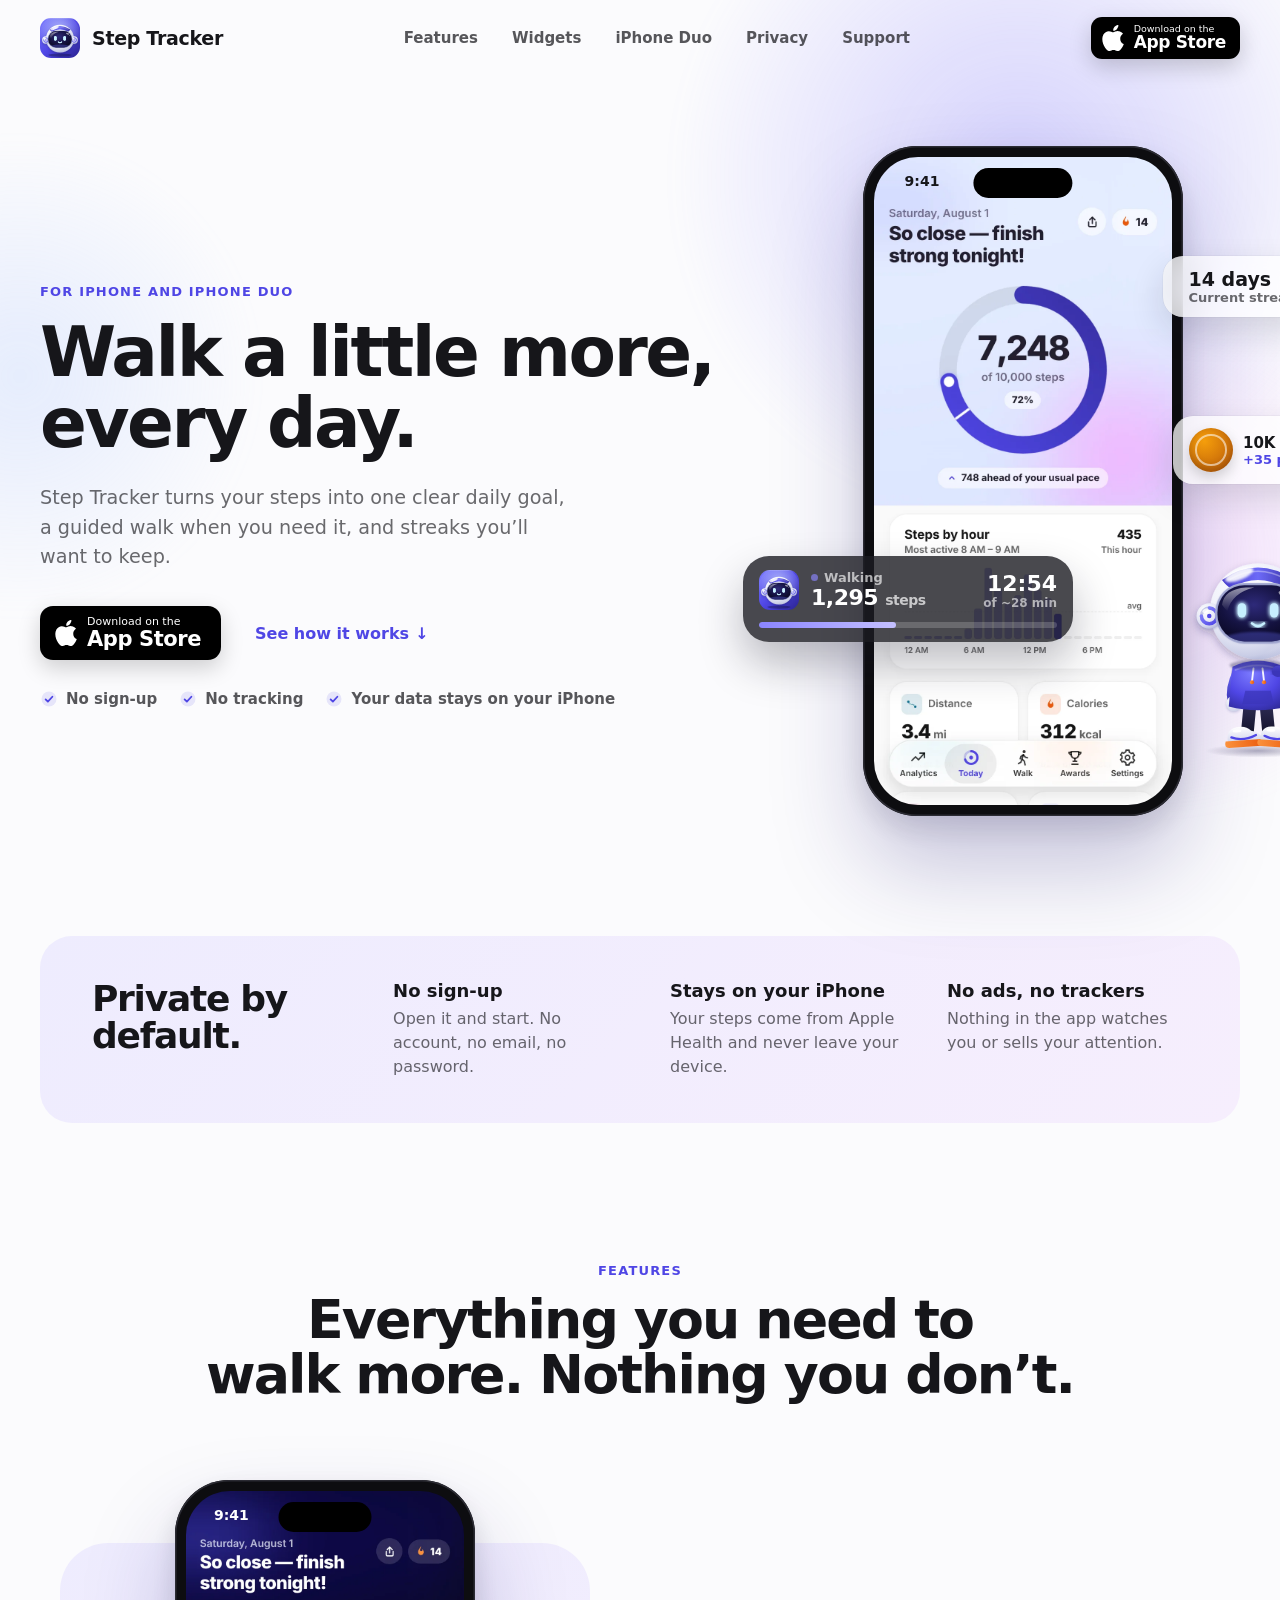
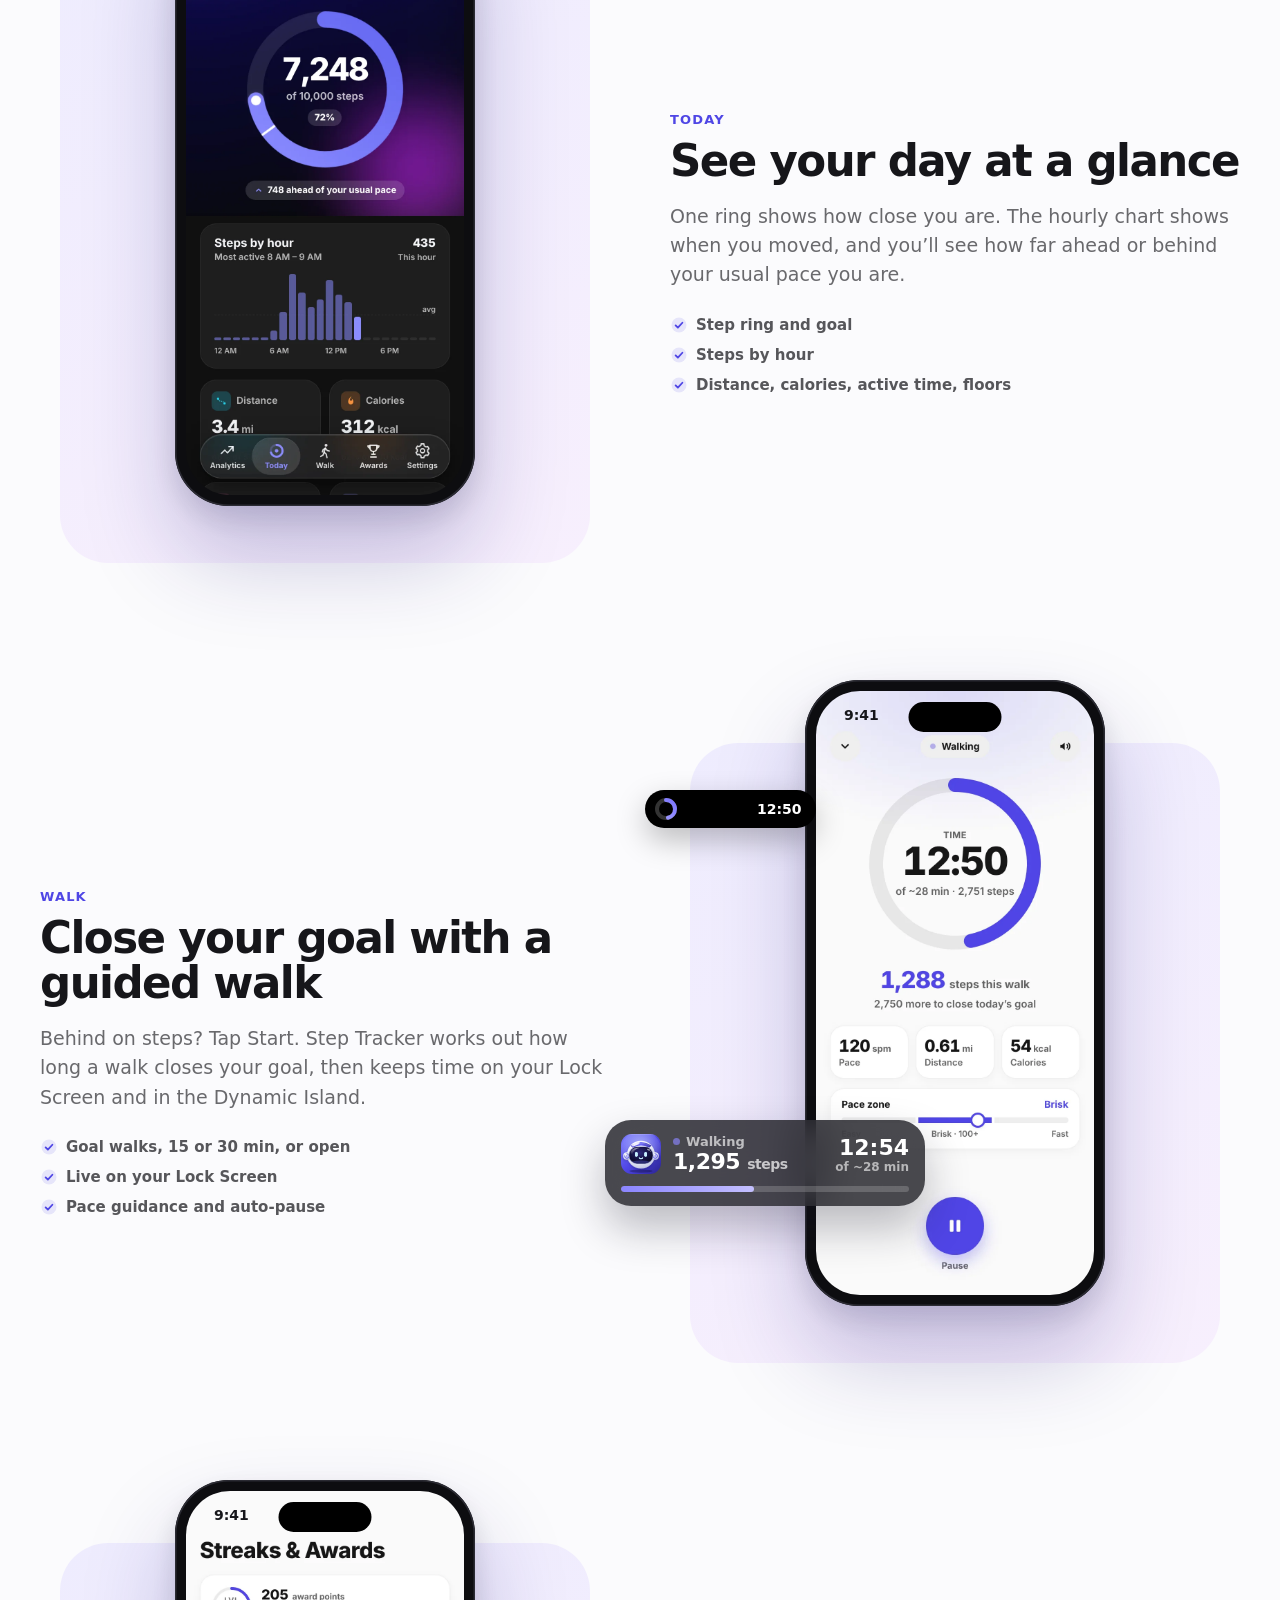
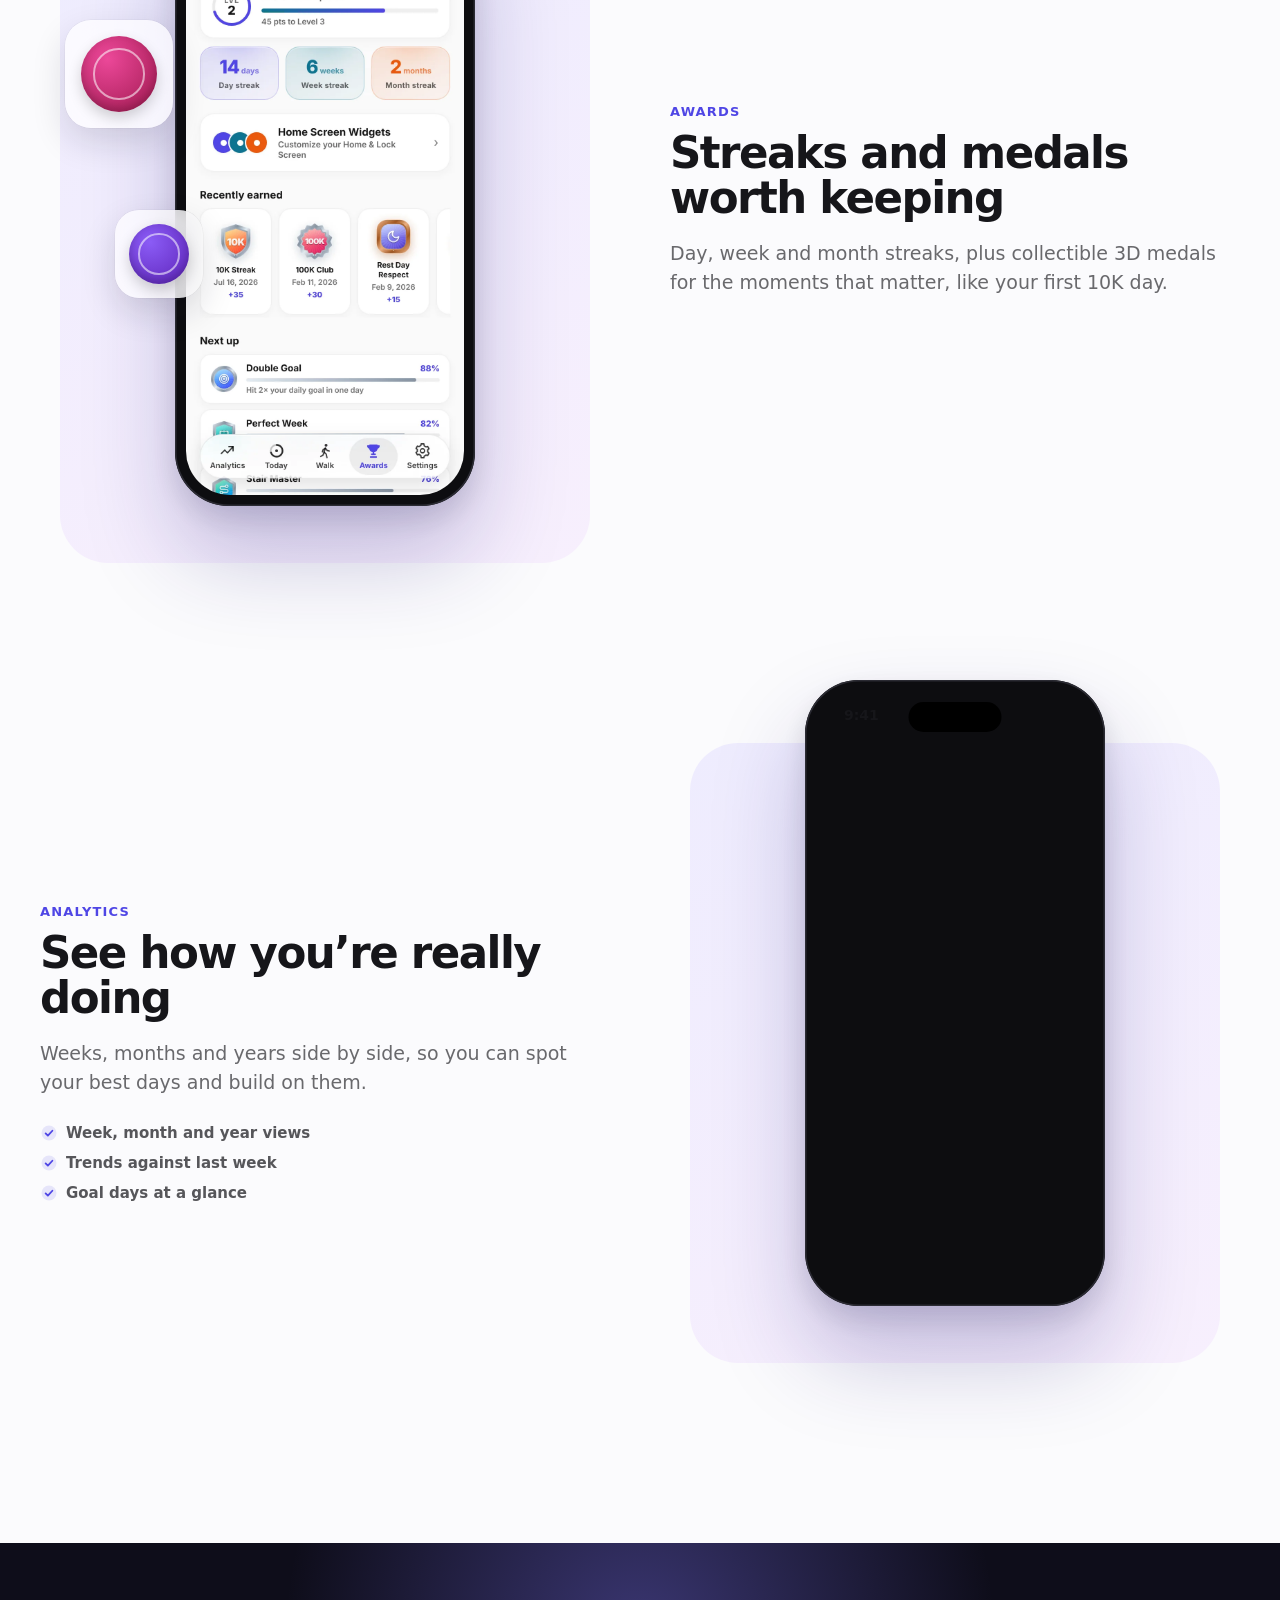
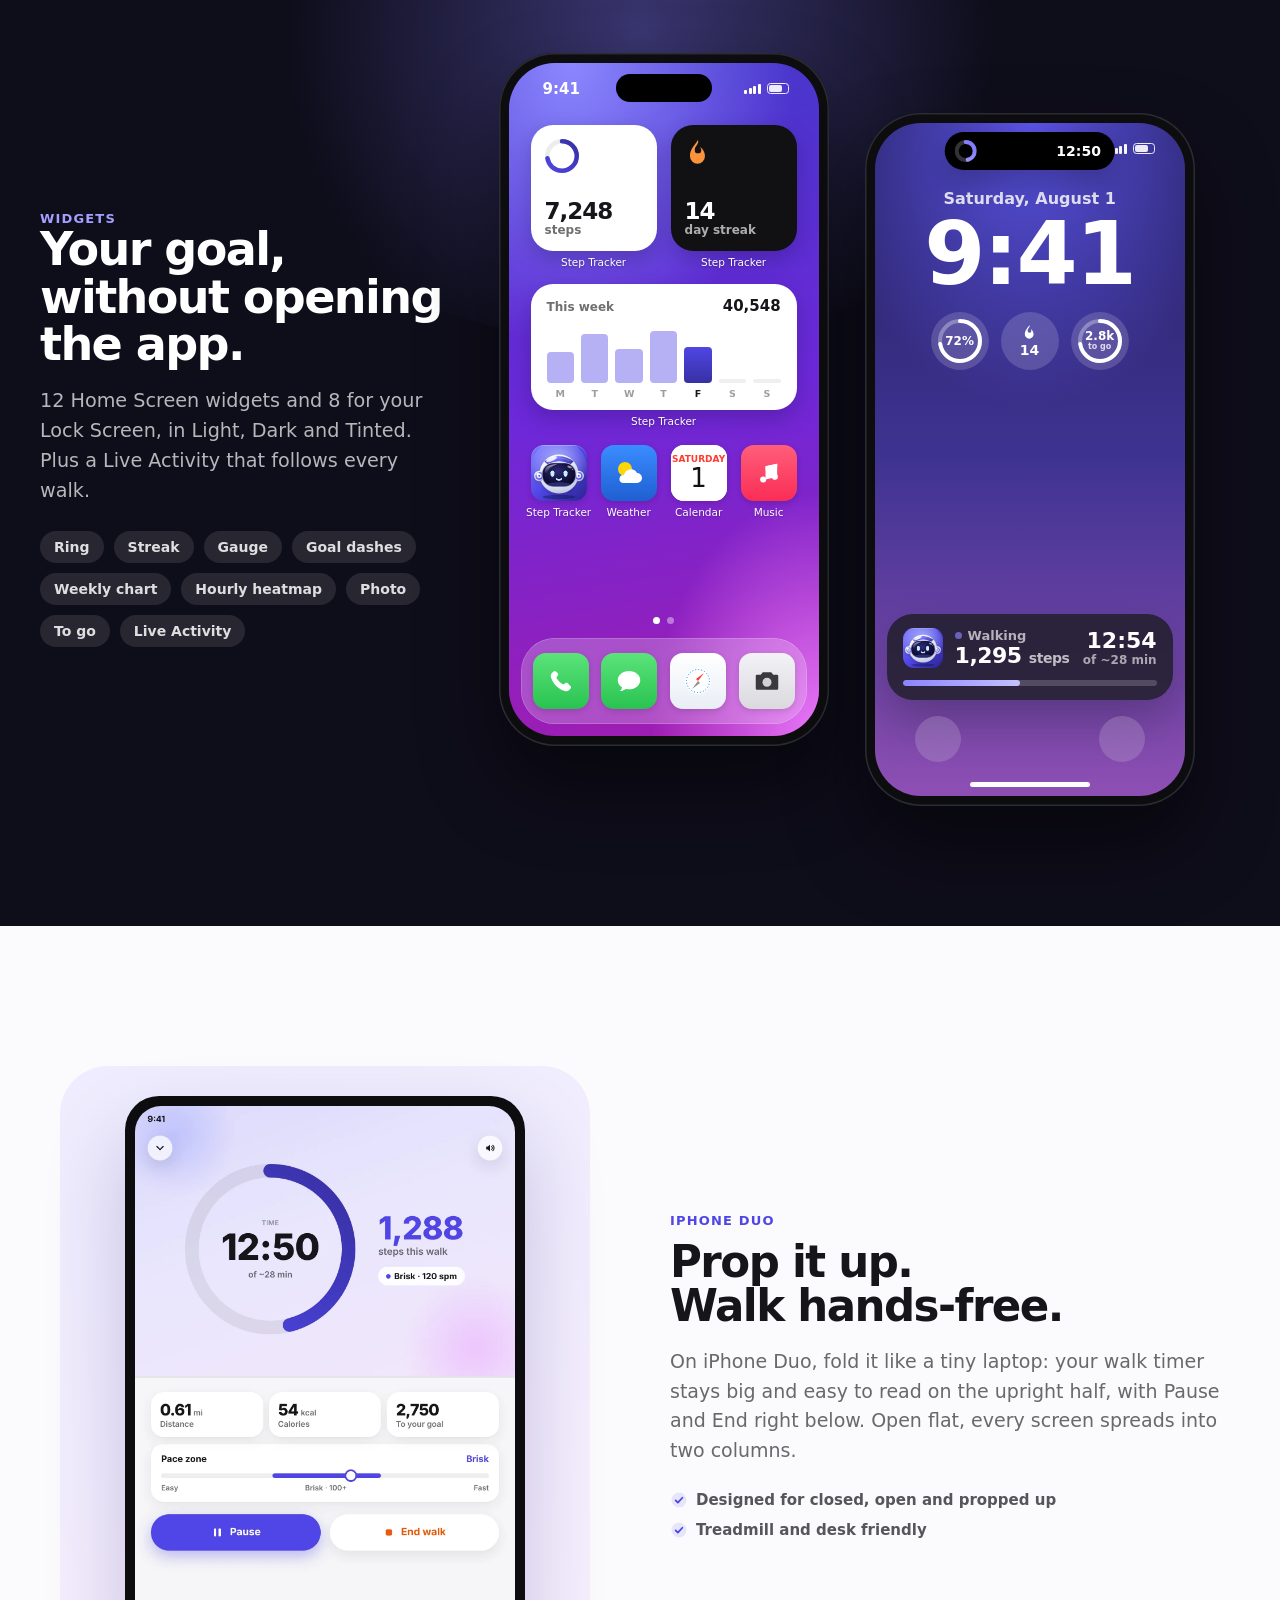
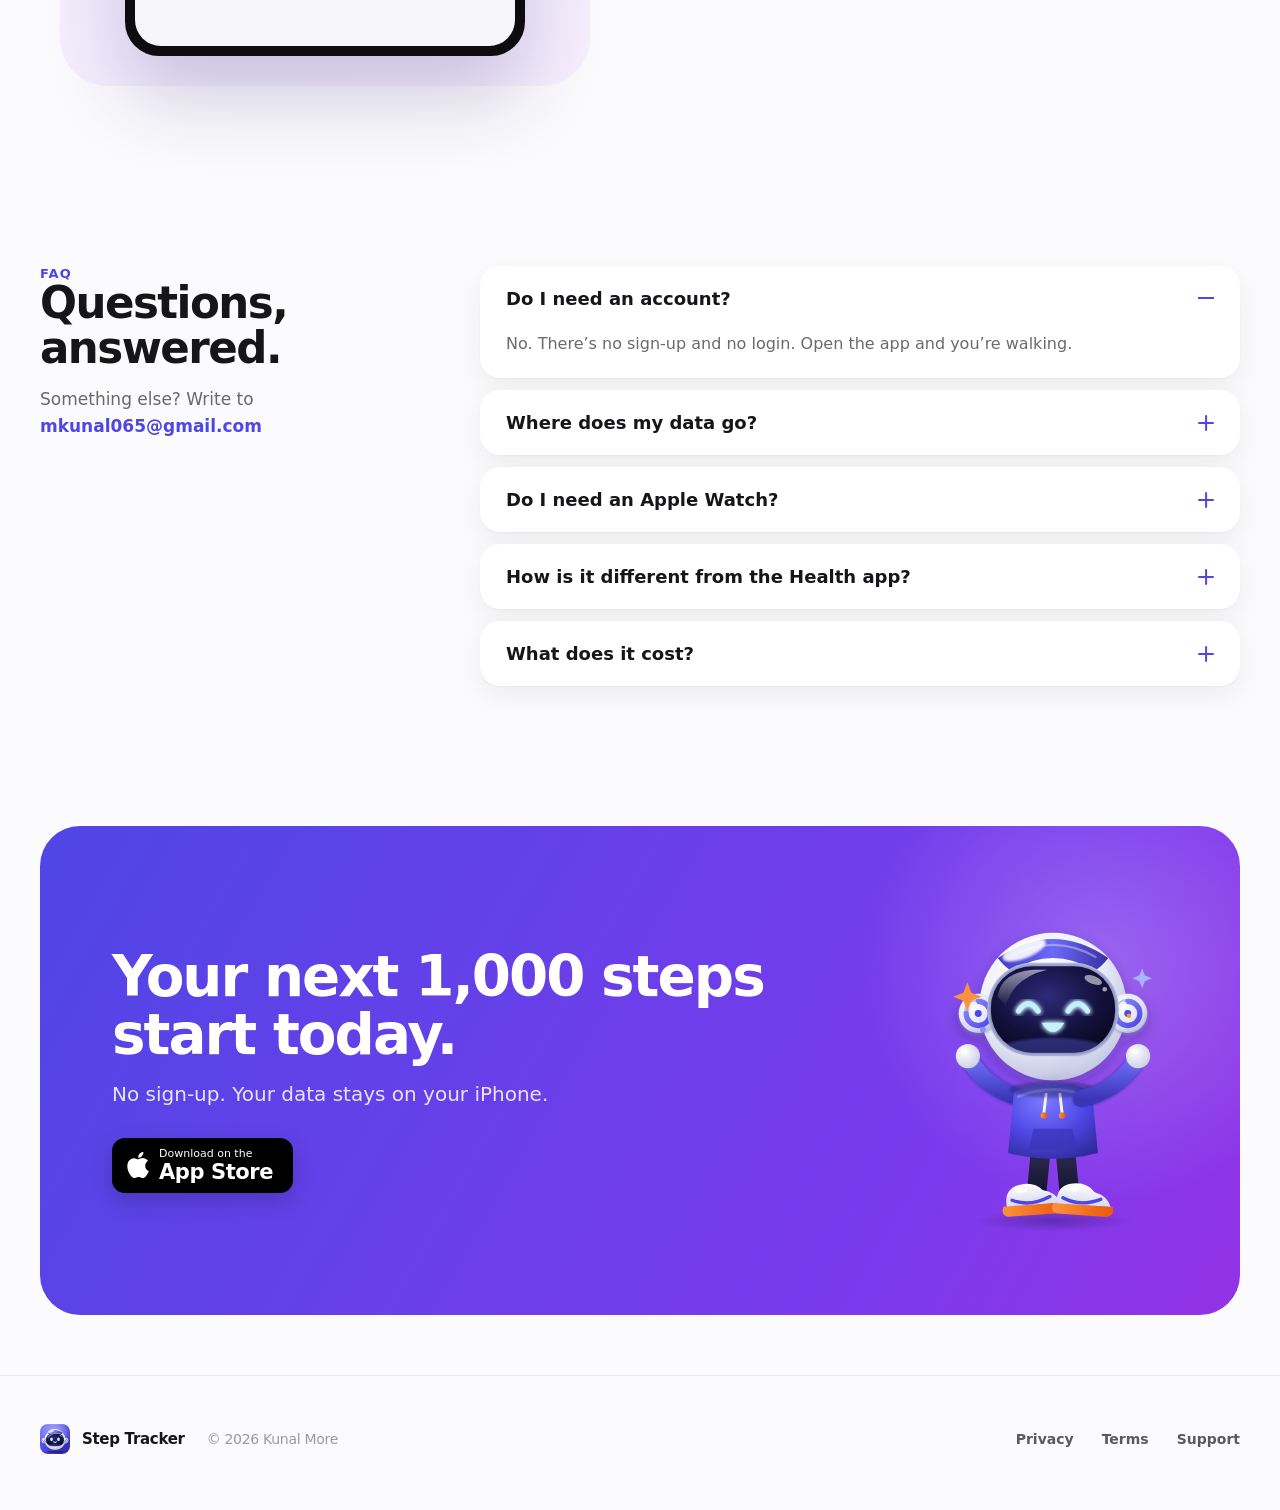
==== index.html @ eb3c6885 "Initial commit" ====
<!doctype html>
<html lang="en">
<head>
<meta charset="utf-8">
<meta name="viewport" content="width=device-width, initial-scale=1, viewport-fit=cover">
<title>Step Tracker — Walk a little more, every day</title>
<meta name="description" content="A simple step counter for iPhone: one daily goal, guided walks with Live Activities, streaks, medals and widgets. No sign-up. Your data stays on your iPhone.">
<meta name="theme-color" content="#FBFBFD">
<link rel="icon" href="assets/icon.svg" type="image/svg+xml">
<link rel="apple-touch-icon" href="assets/apple-touch-icon.png">
<link rel="canonical" href="https://steptracker.example/">
<meta property="og:type" content="website">
<meta property="og:title" content="Step Tracker — Walk a little more, every day">
<meta property="og:description" content="A simple step counter for iPhone: one daily goal, guided walks with Live Activities, streaks, medals and widgets. No sign-up. Your data stays on your iPhone.">
<meta property="og:image" content="https://steptracker.example/assets/og.png">
<meta property="og:url" content="https://steptracker.example/">
<meta name="twitter:card" content="summary_large_image">
<!-- Smart App Banner: uncomment and add your App Store ID once the app is live.
<meta name="apple-itunes-app" content="app-id=0000000000">
-->
<link rel="stylesheet" href="styles.css">
</head>
<body>
<header class="nav"><div class="wrap nav-in"><a class="brand" href="index.html"><img src="assets/icon.svg" alt="">Step Tracker</a><nav class="links" aria-label="Main"><a href="index.html#features">Features</a><a href="index.html#widgets">Widgets</a><a href="index.html#duo">iPhone Duo</a><a href="privacy.html">Privacy</a><a href="support.html">Support</a></nav><a class="badge small" href="#download" aria-label="Download on the App Store"><svg width="22" height="26" viewBox="0 0 17 20" fill="#fff"><path d="M14.1 10.6c0-2.6 2.1-3.8 2.2-3.9-1.2-1.8-3.1-2-3.7-2-1.6-.2-3.1.9-3.9.9-.8 0-2-.9-3.4-.9-1.7 0-3.3 1-4.2 2.6-1.8 3.1-.5 7.7 1.3 10.2.9 1.2 1.9 2.6 3.2 2.6 1.3-.1 1.8-.8 3.3-.8 1.6 0 2 .8 3.4.8 1.4 0 2.3-1.3 3.1-2.5 1-1.4 1.4-2.8 1.4-2.9-.1 0-2.7-1-2.7-4.1zM11.6 3c.7-.9 1.2-2 1-3.1-1 0-2.2.7-2.9 1.5-.6.7-1.2 1.9-1 3 1.1.1 2.2-.6 2.9-1.4z"/></svg><span><small>Download on the</small><b>App Store</b></span></a><button class="menu-btn" aria-label="Menu" aria-expanded="false"><span></span><span></span></button></div></header>
<main>
<section class="hero"><div class="blobs" aria-hidden="true"><div class="blob b1"></div><div class="blob b2"></div><div class="blob b3"></div></div>
<div class="wrap hero-grid">
  <div>
    <div class="eyebrow load-in" style="--d:.05s">For iPhone and iPhone Duo</div>
    <h1 class="display h1" data-split>Walk a little more,<br>every day.</h1>
    <p class="lead load-in" style="--d:.7s">Step Tracker turns your steps into one clear daily goal, a guided walk when you need it, and streaks you’ll want to keep.</p>
    <div class="cta load-in" style="--d:.85s"><a class="badge " href="#download" aria-label="Download on the App Store"><svg width="22" height="26" viewBox="0 0 17 20" fill="#fff"><path d="M14.1 10.6c0-2.6 2.1-3.8 2.2-3.9-1.2-1.8-3.1-2-3.7-2-1.6-.2-3.1.9-3.9.9-.8 0-2-.9-3.4-.9-1.7 0-3.3 1-4.2 2.6-1.8 3.1-.5 7.7 1.3 10.2.9 1.2 1.9 2.6 3.2 2.6 1.3-.1 1.8-.8 3.3-.8 1.6 0 2 .8 3.4.8 1.4 0 2.3-1.3 3.1-2.5 1-1.4 1.4-2.8 1.4-2.9-.1 0-2.7-1-2.7-4.1zM11.6 3c.7-.9 1.2-2 1-3.1-1 0-2.2.7-2.9 1.5-.6.7-1.2 1.9-1 3 1.1.1 2.2-.6 2.9-1.4z"/></svg><span><small>Download on the</small><b>App Store</b></span></a><a class="ghost" href="#features">See how it works <i>↓</i></a></div>
    <div class="checks load-in" style="--d:1s"><span class="check"><svg width="18" height="18" viewBox="0 0 24 24" fill="none" aria-hidden="true"><circle cx="12" cy="12" r="10" fill="rgba(79,70,229,.12)"/><path d="M7.5 12.5l3 3 6-6.5" stroke="#4F46E5" stroke-width="2.4" stroke-linecap="round" stroke-linejoin="round"/></svg>No sign-up</span><span class="check"><svg width="18" height="18" viewBox="0 0 24 24" fill="none" aria-hidden="true"><circle cx="12" cy="12" r="10" fill="rgba(79,70,229,.12)"/><path d="M7.5 12.5l3 3 6-6.5" stroke="#4F46E5" stroke-width="2.4" stroke-linecap="round" stroke-linejoin="round"/></svg>No tracking</span><span class="check"><svg width="18" height="18" viewBox="0 0 24 24" fill="none" aria-hidden="true"><circle cx="12" cy="12" r="10" fill="rgba(79,70,229,.12)"/><path d="M7.5 12.5l3 3 6-6.5" stroke="#4F46E5" stroke-width="2.4" stroke-linecap="round" stroke-linejoin="round"/></svg>Your data stays on your iPhone</span></div>
  </div>
  <div class="stage" aria-hidden="true">
    <div class="tilt"><div class="hero-phone"><div class="phone"><div class="island"></div><div class="time">9:41</div><img src="assets/today.webp" width="402" height="874" alt="Step Tracker Today screen" loading="lazy" decoding="async"></div></div></div>
    <div class="floaty f-streak" style="--d:1.2s;left:calc(50% + 140px);top:110px"><div class="glass chip-row"><svg width="22" height="26" viewBox="0 0 24 28" fill="#EA580C"><path d="M12 1c1.2 4.2-3 5.4-3 9.4a3 3 0 006 0c0-1.1-.7-2-1-3 2.8 2.1 4.5 5 4.5 8.6a7 7 0 11-14 0C4.5 9.4 8.6 6.3 12 1z"/></svg><div><strong><span data-count="14">14</span> days</strong><span>Current streak</span></div></div></div>
    <div class="floaty f-medal" style="--d:1.4s;left:calc(50% + 150px);top:270px"><div class="glass chip-row"><div class="medal shine" style="width:44px;height:44px;--c1:#F59E0B;--c2:#B45309"></div><div><strong style="font-size:15px">10K Streak</strong><span style="color:#4F46E5;font-weight:700">+35 points</span></div></div></div>
    <div class="floaty f-la" style="--d:1.6s;left:calc(50% - 280px);top:410px"><div class="la" data-la><div class="la-top"><div class="la-icon"><img src="assets/icon.svg" alt=""></div><div><div class="la-label"><span class="pulse-dot"></span>Walking</div><div class="la-steps"><span data-la-steps>1,288</span> <small>steps</small></div></div><div class="la-time"><span data-la-time>12:50</span><small>of ~28 min</small></div></div><div class="la-track"><div class="la-bar" data-la-bar></div></div></div></div>
    <div class="floaty f-pace" style="--d:1.8s;left:calc(50% + 160px);top:400px"><img src="assets/pace-hello.svg" width="150" height="214" alt=""></div>
  </div>
</div>
</section>

<div class="wrap"><div class="band reveal">
  <h2 class="display">Private by default.</h2>
  <div><h3>No sign-up</h3><p>Open it and start. No account, no email, no password.</p></div>
  <div><h3>Stays on your iPhone</h3><p>Your steps come from Apple Health and never leave your device.</p></div>
  <div><h3>No ads, no trackers</h3><p>Nothing in the app watches you or sells your attention.</p></div>
</div></div>

<section id="features" class="wrap">
  <div class="section-head center reveal"><div class="eyebrow">Features</div>
  <h2 class="display h2">Everything you need to<br>walk more. <span class="gradient-text">Nothing you don’t.</span></h2></div>
  <div class="feature">
    <div class="visual"><div class="parallax" data-parallax="60"><div class="phone dark"><div class="island"></div><div class="time">9:41</div><img src="assets/today-dark.webp" width="402" height="874" alt="See your day at a glance" loading="lazy" decoding="async"></div></div></div>
    <div class="reveal"><div class="eyebrow">Today</div><h3 class="display h3">See your day at a glance</h3><p class="lead">One ring shows how close you are. The hourly chart shows when you moved, and you’ll see how far ahead or behind your usual pace you are.</p>
      <div class="checks stagger"><span class="check"><svg width="18" height="18" viewBox="0 0 24 24" fill="none" aria-hidden="true"><circle cx="12" cy="12" r="10" fill="rgba(79,70,229,.12)"/><path d="M7.5 12.5l3 3 6-6.5" stroke="#4F46E5" stroke-width="2.4" stroke-linecap="round" stroke-linejoin="round"/></svg>Step ring and goal</span><span class="check"><svg width="18" height="18" viewBox="0 0 24 24" fill="none" aria-hidden="true"><circle cx="12" cy="12" r="10" fill="rgba(79,70,229,.12)"/><path d="M7.5 12.5l3 3 6-6.5" stroke="#4F46E5" stroke-width="2.4" stroke-linecap="round" stroke-linejoin="round"/></svg>Steps by hour</span><span class="check"><svg width="18" height="18" viewBox="0 0 24 24" fill="none" aria-hidden="true"><circle cx="12" cy="12" r="10" fill="rgba(79,70,229,.12)"/><path d="M7.5 12.5l3 3 6-6.5" stroke="#4F46E5" stroke-width="2.4" stroke-linecap="round" stroke-linejoin="round"/></svg>Distance, calories, active time, floors</span></div></div>
  </div>
  <div class="feature flip">
    <div class="visual"><div class="parallax" data-parallax="60"><div class="phone"><div class="island"></div><div class="time">9:41</div><img src="assets/walk.webp" width="402" height="874" alt="Close your goal with a guided walk" loading="lazy" decoding="async"></div><div class="floaty" style="--d:.3s;left:-160px;top:110px"><div style="display:inline-flex;align-items:center;gap:10px;background:#000;color:#fff;border-radius:22px;padding:8px 14px 8px 10px;box-shadow:0 12px 30px rgba(0,0,0,.25)"><div style="width:22px;height:22px"><div style="position:relative;width:22px;height:22px;flex-shrink:0"><svg width="22" height="22" viewBox="0 0 22 22" style="position:absolute;inset:0;transform:rotate(-90deg)"><defs><linearGradient id="rg22" x1="0" y1="0" x2="1" y2="1"><stop offset="0" stop-color="#A5A0FF"/><stop offset="1" stop-color="#7C75FF"/></linearGradient></defs><circle cx="11.0" cy="11.0" r="9.0" fill="none" stroke="rgba(255,255,255,.2)" stroke-width="4"/><circle cx="11.0" cy="11.0" r="9.0" fill="none" stroke="url(#rg22)" stroke-width="4" stroke-linecap="round" stroke-dasharray="56.5" stroke-dashoffset="30.5"/></svg><div style="position:absolute;inset:0;display:flex;flex-direction:column;align-items:center;justify-content:center;text-align:center"></div></div></div><div style="width:60px"></div><div style="font-size:14px;font-weight:700;font-variant-numeric:tabular-nums">12:50</div></div></div><div class="floaty" style="--d:.5s;left:-200px;top:440px"><div class="la" data-la style="width:320px"><div class="la-top"><div class="la-icon"><img src="assets/icon.svg" alt=""></div><div><div class="la-label"><span class="pulse-dot"></span>Walking</div><div class="la-steps"><span data-la-steps>1,288</span> <small>steps</small></div></div><div class="la-time"><span data-la-time>12:50</span><small>of ~28 min</small></div></div><div class="la-track"><div class="la-bar" data-la-bar></div></div></div></div></div></div>
    <div class="reveal"><div class="eyebrow">Walk</div><h3 class="display h3">Close your goal with a guided walk</h3><p class="lead">Behind on steps? Tap Start. Step Tracker works out how long a walk closes your goal, then keeps time on your Lock Screen and in the Dynamic Island.</p>
      <div class="checks stagger"><span class="check"><svg width="18" height="18" viewBox="0 0 24 24" fill="none" aria-hidden="true"><circle cx="12" cy="12" r="10" fill="rgba(79,70,229,.12)"/><path d="M7.5 12.5l3 3 6-6.5" stroke="#4F46E5" stroke-width="2.4" stroke-linecap="round" stroke-linejoin="round"/></svg>Goal walks, 15 or 30 min, or open</span><span class="check"><svg width="18" height="18" viewBox="0 0 24 24" fill="none" aria-hidden="true"><circle cx="12" cy="12" r="10" fill="rgba(79,70,229,.12)"/><path d="M7.5 12.5l3 3 6-6.5" stroke="#4F46E5" stroke-width="2.4" stroke-linecap="round" stroke-linejoin="round"/></svg>Live on your Lock Screen</span><span class="check"><svg width="18" height="18" viewBox="0 0 24 24" fill="none" aria-hidden="true"><circle cx="12" cy="12" r="10" fill="rgba(79,70,229,.12)"/><path d="M7.5 12.5l3 3 6-6.5" stroke="#4F46E5" stroke-width="2.4" stroke-linecap="round" stroke-linejoin="round"/></svg>Pace guidance and auto-pause</span></div></div>
  </div>
  <div class="feature">
    <div class="visual"><div class="parallax" data-parallax="60"><div class="phone"><div class="island"></div><div class="time">9:41</div><img src="assets/awards.webp" width="402" height="874" alt="Streaks and medals worth keeping" loading="lazy" decoding="async"></div><div class="floaty" style="--d:.3s;left:-110px;top:140px"><div class="glass" style="padding:16px;border-radius:26px"><div class="medal shine" style="width:76px;height:76px;--c1:#EC4899;--c2:#9D174D"></div></div></div><div class="floaty" style="--d:.5s;left:-60px;top:330px"><div class="glass" style="padding:14px;border-radius:24px"><div class="medal shine" style="width:60px;height:60px;--c1:#8B5CF6;--c2:#5B21B6"></div></div></div></div></div>
    <div class="reveal"><div class="eyebrow">Awards</div><h3 class="display h3">Streaks and medals worth keeping</h3><p class="lead">Day, week and month streaks, plus collectible 3D medals for the moments that matter, like your first 10K day.</p>
      <div class="checks stagger"><span class="check"><svg width="18" height="18" viewBox="0 0 24 24" fill="none" aria-hidden="true"><circle cx="12" cy="12" r="10" fill="rgba(79,70,229,.12)"/><path d="M7.5 12.5l3 3 6-6.5" stroke="#4F46E5" stroke-width="2.4" stroke-linecap="round" stroke-linejoin="round"/></svg>Day, week and month streaks</span><span class="check"><svg width="18" height="18" viewBox="0 0 24 24" fill="none" aria-hidden="true"><circle cx="12" cy="12" r="10" fill="rgba(79,70,229,.12)"/><path d="M7.5 12.5l3 3 6-6.5" stroke="#4F46E5" stroke-width="2.4" stroke-linecap="round" stroke-linejoin="round"/></svg>Collectible 3D medals</span><span class="check"><svg width="18" height="18" viewBox="0 0 24 24" fill="none" aria-hidden="true"><circle cx="12" cy="12" r="10" fill="rgba(79,70,229,.12)"/><path d="M7.5 12.5l3 3 6-6.5" stroke="#4F46E5" stroke-width="2.4" stroke-linecap="round" stroke-linejoin="round"/></svg>Levels and award points</span></div></div>
  </div>
  <div class="feature flip">
    <div class="visual"><div class="parallax" data-parallax="60"><div class="phone"><div class="island"></div><div class="time">9:41</div><img src="assets/analytics.webp" width="402" height="874" alt="See how you’re really doing" loading="lazy" decoding="async"></div></div></div>
    <div class="reveal"><div class="eyebrow">Analytics</div><h3 class="display h3">See how you’re really doing</h3><p class="lead">Weeks, months and years side by side, so you can spot your best days and build on them.</p>
      <div class="checks stagger"><span class="check"><svg width="18" height="18" viewBox="0 0 24 24" fill="none" aria-hidden="true"><circle cx="12" cy="12" r="10" fill="rgba(79,70,229,.12)"/><path d="M7.5 12.5l3 3 6-6.5" stroke="#4F46E5" stroke-width="2.4" stroke-linecap="round" stroke-linejoin="round"/></svg>Week, month and year views</span><span class="check"><svg width="18" height="18" viewBox="0 0 24 24" fill="none" aria-hidden="true"><circle cx="12" cy="12" r="10" fill="rgba(79,70,229,.12)"/><path d="M7.5 12.5l3 3 6-6.5" stroke="#4F46E5" stroke-width="2.4" stroke-linecap="round" stroke-linejoin="round"/></svg>Trends against last week</span><span class="check"><svg width="18" height="18" viewBox="0 0 24 24" fill="none" aria-hidden="true"><circle cx="12" cy="12" r="10" fill="rgba(79,70,229,.12)"/><path d="M7.5 12.5l3 3 6-6.5" stroke="#4F46E5" stroke-width="2.4" stroke-linecap="round" stroke-linejoin="round"/></svg>Goal days at a glance</span></div></div>
  </div>
</section>

<section id="widgets" class="dark-band"><div class="glow" aria-hidden="true"></div>
<div class="wrap widgets-grid">
  <div class="reveal"><div class="eyebrow">Widgets</div><h2 class="display h2">Your goal, without opening the app.</h2>
    <p class="lead">12 Home Screen widgets and 8 for your Lock Screen, in Light, Dark and Tinted. Plus a Live Activity that follows every walk.</p>
    <div class="tags stagger"><span>Ring</span><span>Streak</span><span>Gauge</span><span>Goal dashes</span><span>Weekly chart</span><span>Hourly heatmap</span><span>Photo</span><span>To go</span><span>Live Activity</span></div></div>
  <div class="devices widgets-in" aria-hidden="true"><div style="width:330px;padding:10px;border-radius:56px;background:#0d0d10;box-shadow:0 0 0 1.5px #2b2b33 inset,0 40px 80px rgba(0,0,0,.45)"><div style="position:relative;width:310px;height:673px;border-radius:46px;overflow:hidden"><div style="position:absolute;inset:0;background:radial-gradient(120% 70% at 20% 0%,#8C87FF 0%,transparent 60%),radial-gradient(90% 60% at 100% 100%,#E879F9 0%,transparent 60%),linear-gradient(170deg,#4338CA 0%,#6D28D9 50%,#A21CAF 100%)"></div><div style="position:absolute;left:0;right:0;top:0;height:46px;display:flex;align-items:center;justify-content:space-between;padding:6px 30px 0 34px;z-index:4;color:#fff"><div style="font-size:15px;font-weight:700">9:41</div><div style="display:flex;align-items:center;gap:6px"><div style="display:flex;gap:1.5px;align-items:flex-end"><div style="width:3px;height:4px;border-radius:1px;background:#fff"></div><div style="width:3px;height:6px;border-radius:1px;background:#fff"></div><div style="width:3px;height:8px;border-radius:1px;background:#fff"></div><div style="width:3px;height:10px;border-radius:1px;background:#fff"></div></div><div style="width:22px;height:11px;border-radius:3.5px;border:1.2px solid #fff;opacity:.9;padding:1px"><div style="width:75%;height:100%;border-radius:2px;background:#fff"></div></div></div></div><div style="position:absolute;left:22px;right:22px;top:62px"><div style="display:flex;justify-content:space-between"><div><div class="wpop" style="transition-delay:0.09s;width:126px;height:126px;border-radius:22px;background:#fff;padding:14px;display:flex;flex-direction:column;justify-content:space-between;box-shadow:0 8px 20px rgba(20,10,60,.25)"><div style="position:relative;width:34px;height:34px;flex-shrink:0"><svg width="34" height="34" viewBox="0 0 34 34" style="position:absolute;inset:0;transform:rotate(-90deg)"><defs><linearGradient id="rg34" x1="0" y1="0" x2="1" y2="1"><stop offset="0" stop-color="#4F46E5"/><stop offset="1" stop-color="#3730A3"/></linearGradient></defs><circle cx="17.0" cy="17.0" r="14.75" fill="none" stroke="rgba(22,22,26,.08)" stroke-width="4.5"/><circle cx="17.0" cy="17.0" r="14.75" fill="none" stroke="url(#rg34)" stroke-width="4.5" stroke-linecap="round" stroke-dasharray="92.7" stroke-dashoffset="25.9"/></svg><div style="position:absolute;inset:0;display:flex;flex-direction:column;align-items:center;justify-content:center;text-align:center"></div></div><div><div class="big" style="font-size:23px;color:#16161A;line-height:1.05">7,248</div><div style="font-size:12px;font-weight:600;color:rgba(22,22,26,.62)">steps</div></div></div><div style="font-size:10.5px;font-weight:500;color:#fff;text-align:center;margin-top:5px;text-shadow:0 1px 2px rgba(0,0,0,.25)">Step Tracker</div></div><div><div class="wpop" style="transition-delay:0.18s;width:126px;height:126px;border-radius:22px;background:#111113;padding:14px;display:flex;flex-direction:column;justify-content:space-between;box-shadow:0 8px 20px rgba(20,10,60,.25)"><svg width="26" height="30" viewBox="0 0 24 28" fill="#FB923C"><path d="M12 1c1.2 4.2-3 5.4-3 9.4a3 3 0 006 0c0-1.1-.7-2-1-3 2.8 2.1 4.5 5 4.5 8.6a7 7 0 11-14 0C4.5 9.4 8.6 6.3 12 1z"/></svg><div><div class="big" style="font-size:23px;color:#fff;line-height:1.05">14</div><div style="font-size:12px;font-weight:600;color:rgba(255,255,255,.66)">day streak</div></div></div><div style="font-size:10.5px;font-weight:500;color:#fff;text-align:center;margin-top:5px;text-shadow:0 1px 2px rgba(0,0,0,.25)">Step Tracker</div></div></div><div style="margin-top:16px"><div><div class="wpop" style="transition-delay:0.27s;width:266px;height:126px;border-radius:22px;background:#fff;padding:13px 16px 11px;box-shadow:0 8px 20px rgba(20,10,60,.25);display:flex;flex-direction:column;justify-content:space-between"><div style="display:flex;justify-content:space-between;align-items:baseline"><span style="font-size:12px;font-weight:700;color:rgba(22,22,26,.62)">This week</span><span style="font-size:15px;font-weight:800;color:#16161A">40,548</span></div><div style="display:flex;gap:7px"><div style="flex:1;display:flex;flex-direction:column;align-items:center;gap:5px"><div style="width:100%;height:52px;display:flex;align-items:flex-end"><div class="gbar" style="width:100%;height:31px;border-radius:4px;background:rgba(79,70,229,.42)"></div></div><div style="font-size:9.5px;font-weight:600;color:rgba(22,22,26,.42)">M</div></div><div style="flex:1;display:flex;flex-direction:column;align-items:center;gap:5px"><div style="width:100%;height:52px;display:flex;align-items:flex-end"><div class="gbar" style="width:100%;height:49px;border-radius:4px;background:rgba(79,70,229,.42)"></div></div><div style="font-size:9.5px;font-weight:600;color:rgba(22,22,26,.42)">T</div></div><div style="flex:1;display:flex;flex-direction:column;align-items:center;gap:5px"><div style="width:100%;height:52px;display:flex;align-items:flex-end"><div class="gbar" style="width:100%;height:34px;border-radius:4px;background:rgba(79,70,229,.42)"></div></div><div style="font-size:9.5px;font-weight:600;color:rgba(22,22,26,.42)">W</div></div><div style="flex:1;display:flex;flex-direction:column;align-items:center;gap:5px"><div style="width:100%;height:52px;display:flex;align-items:flex-end"><div class="gbar" style="width:100%;height:52px;border-radius:4px;background:rgba(79,70,229,.42)"></div></div><div style="font-size:9.5px;font-weight:600;color:rgba(22,22,26,.42)">T</div></div><div style="flex:1;display:flex;flex-direction:column;align-items:center;gap:5px"><div style="width:100%;height:52px;display:flex;align-items:flex-end"><div class="gbar" style="width:100%;height:36px;border-radius:4px;background:linear-gradient(#4F46E5,#3730A3)"></div></div><div style="font-size:9.5px;font-weight:800;color:#16161A">F</div></div><div style="flex:1;display:flex;flex-direction:column;align-items:center;gap:5px"><div style="width:100%;height:52px;display:flex;align-items:flex-end"><div class="gbar" style="width:100%;height:4px;border-radius:4px;background:rgba(22,22,26,.07)"></div></div><div style="font-size:9.5px;font-weight:600;color:rgba(22,22,26,.42)">S</div></div><div style="flex:1;display:flex;flex-direction:column;align-items:center;gap:5px"><div style="width:100%;height:52px;display:flex;align-items:flex-end"><div class="gbar" style="width:100%;height:4px;border-radius:4px;background:rgba(22,22,26,.07)"></div></div><div style="font-size:9.5px;font-weight:600;color:rgba(22,22,26,.42)">S</div></div></div></div><div style="font-size:10.5px;font-weight:500;color:#fff;text-align:center;margin-top:5px;text-shadow:0 1px 2px rgba(0,0,0,.25)">Step Tracker</div></div></div><div style="display:flex;justify-content:space-between;margin-top:18px"><div style="width:56px;display:flex;flex-direction:column;align-items:center;gap:5px"><div style="width:56px;height:56px;border-radius:13px;background:transparent;display:flex;align-items:center;justify-content:center;overflow:hidden;box-shadow:0 2px 6px rgba(0,0,0,.15)"><div style="width:56px;height:56px"><img src="assets/icon.svg" width="56" height="56" alt=""></div></div><div style="font-size:10.5px;font-weight:500;color:#fff;white-space:nowrap;text-shadow:0 1px 2px rgba(0,0,0,.25)">Step Tracker</div></div><div style="width:56px;display:flex;flex-direction:column;align-items:center;gap:5px"><div style="width:56px;height:56px;border-radius:13px;background:linear-gradient(180deg,#3A8DFF,#1F5FD1);display:flex;align-items:center;justify-content:center;overflow:hidden;box-shadow:0 2px 6px rgba(0,0,0,.15)"><svg width="34" height="34" viewBox="0 0 34 34"><circle cx="13" cy="13" r="7" fill="#FFD60A"/><path d="M11 27h14a5 5 0 000-10 7 7 0 00-13 2 4 4 0 00-1 8z" fill="#fff"/></svg></div><div style="font-size:10.5px;font-weight:500;color:#fff;white-space:nowrap;text-shadow:0 1px 2px rgba(0,0,0,.25)">Weather</div></div><div style="width:56px;display:flex;flex-direction:column;align-items:center;gap:5px"><div style="width:56px;height:56px;border-radius:13px;background:#fff;display:flex;align-items:center;justify-content:center;overflow:hidden;box-shadow:0 2px 6px rgba(0,0,0,.15)"><div style="width:100%;height:100%;background:#fff;display:flex;flex-direction:column;align-items:center;justify-content:center;line-height:1"><div style="font-size:9px;font-weight:700;color:#FF3B30">SATURDAY</div><div style="font-size:26px;font-weight:300;color:#111;margin-top:1px">1</div></div></div><div style="font-size:10.5px;font-weight:500;color:#fff;white-space:nowrap;text-shadow:0 1px 2px rgba(0,0,0,.25)">Calendar</div></div><div style="width:56px;display:flex;flex-direction:column;align-items:center;gap:5px"><div style="width:56px;height:56px;border-radius:13px;background:linear-gradient(180deg,#FF5E7A,#FA2D55);display:flex;align-items:center;justify-content:center;overflow:hidden;box-shadow:0 2px 6px rgba(0,0,0,.15)"><svg width="28" height="28" viewBox="0 0 24 24" fill="#fff"><path d="M9 17.5V6.2l10-2.2v11.2"/><circle cx="7" cy="17.5" r="2.6"/><circle cx="17" cy="15.3" r="2.6"/><path d="M9 6.2l10-2.2v3L9 9.2z"/></svg></div><div style="font-size:10.5px;font-weight:500;color:#fff;white-space:nowrap;text-shadow:0 1px 2px rgba(0,0,0,.25)">Music</div></div></div></div><div style="position:absolute;left:0;right:0;bottom:112px;display:flex;justify-content:center;gap:7px"><div style="width:7px;height:7px;border-radius:50%;background:#fff"></div><div style="width:7px;height:7px;border-radius:50%;background:rgba(255,255,255,.4)"></div></div><div style="position:absolute;left:12px;right:12px;bottom:12px;height:86px;border-radius:34px;background:rgba(255,255,255,.22);backdrop-filter:blur(24px);box-shadow:inset 0 0 0 .5px rgba(255,255,255,.35);display:flex;align-items:center;justify-content:space-between;padding:0 12px"><div style="width:56px;display:flex;flex-direction:column;align-items:center;gap:5px"><div style="width:56px;height:56px;border-radius:13px;background:linear-gradient(180deg,#5BE37A,#29C350);display:flex;align-items:center;justify-content:center;overflow:hidden;box-shadow:0 2px 6px rgba(0,0,0,.15)"><svg width="28" height="28" viewBox="0 0 24 24" fill="#fff"><path d="M6.6 2.8l2.6 2.6c.5.5.5 1.2.1 1.8L8 9c1.3 2.6 3.4 4.7 6 6l1.8-1.3c.6-.4 1.3-.4 1.8.1l2.6 2.6c.6.6.6 1.5 0 2.1l-1.4 1.4c-.9.9-2.3 1.2-3.5.7C9.5 18.8 5.2 14.5 3.4 8.7c-.4-1.2-.1-2.6.8-3.5l1.4-1.4c.6-.6 1.5-.6 2.1 0z"/></svg></div></div><div style="width:56px;display:flex;flex-direction:column;align-items:center;gap:5px"><div style="width:56px;height:56px;border-radius:13px;background:linear-gradient(180deg,#5BE37A,#29C350);display:flex;align-items:center;justify-content:center;overflow:hidden;box-shadow:0 2px 6px rgba(0,0,0,.15)"><svg width="30" height="30" viewBox="0 0 24 24" fill="#fff"><path d="M12 4C7 4 3 7.3 3 11.3c0 2.3 1.3 4.3 3.4 5.6-.2 1.2-.8 2.3-1.7 3.1 1.8 0 3.5-.7 4.7-1.7.8.2 1.7.3 2.6.3 5 0 9-3.3 9-7.3S17 4 12 4z"/></svg></div></div><div style="width:56px;display:flex;flex-direction:column;align-items:center;gap:5px"><div style="width:56px;height:56px;border-radius:13px;background:linear-gradient(180deg,#fff,#E9EEF5);display:flex;align-items:center;justify-content:center;overflow:hidden;box-shadow:0 2px 6px rgba(0,0,0,.15)"><svg width="34" height="34" viewBox="0 0 34 34"><circle cx="17" cy="17" r="13" fill="#fff"/><circle cx="17" cy="17" r="11.5" fill="none" stroke="#0A84FF" stroke-width="1" stroke-dasharray="1 2"/><path d="M17 17l6-8-8 6z" fill="#FF3B30"/><path d="M17 17l-6 8 8-6z" fill="#8E8E93"/></svg></div></div><div style="width:56px;display:flex;flex-direction:column;align-items:center;gap:5px"><div style="width:56px;height:56px;border-radius:13px;background:linear-gradient(180deg,#F2F2F7,#D9D9DE);display:flex;align-items:center;justify-content:center;overflow:hidden;box-shadow:0 2px 6px rgba(0,0,0,.15)"><svg width="30" height="30" viewBox="0 0 24 24" fill="#3a3a3c"><path d="M4 7h3l1.6-2h6.8L17 7h3a1 1 0 011 1v10a1 1 0 01-1 1H4a1 1 0 01-1-1V8a1 1 0 011-1z"/><circle cx="12" cy="13" r="3.6" fill="#d1d1d6"/></svg></div></div></div><div style="position:absolute;left:50%;transform:translateX(-50%);top:11px;width:96px;height:28px;border-radius:16px;background:#000;z-index:5"></div></div></div><div><div style="width:330px;padding:10px;border-radius:56px;background:#0d0d10;box-shadow:0 0 0 1.5px #2b2b33 inset,0 40px 80px rgba(0,0,0,.45)"><div style="position:relative;width:310px;height:673px;border-radius:46px;overflow:hidden"><div style="position:absolute;inset:0;background:radial-gradient(100% 60% at 50% 0%,#5B54E8 0%,transparent 70%),linear-gradient(180deg,#25205E 0%,#3F3392 50%,#8E4FB3 100%)"></div><div style="position:absolute;left:0;right:0;top:0;height:46px;display:flex;align-items:center;justify-content:space-between;padding:6px 30px 0 34px;z-index:4;color:#fff"><div style="font-size:15px;font-weight:700"></div><div style="display:flex;align-items:center;gap:6px"><div style="display:flex;gap:1.5px;align-items:flex-end"><div style="width:3px;height:4px;border-radius:1px;background:#fff"></div><div style="width:3px;height:6px;border-radius:1px;background:#fff"></div><div style="width:3px;height:8px;border-radius:1px;background:#fff"></div><div style="width:3px;height:10px;border-radius:1px;background:#fff"></div></div><div style="width:22px;height:11px;border-radius:3.5px;border:1.2px solid #fff;opacity:.9;padding:1px"><div style="width:75%;height:100%;border-radius:2px;background:#fff"></div></div></div></div><div style="position:absolute;left:0;right:0;top:66px;text-align:center;color:#fff"><div style="font-size:16px;font-weight:600;opacity:.85">Saturday, August 1</div><div style="font-size:88px;font-weight:700;letter-spacing:-2px;line-height:1;margin-top:2px">9:41</div><div style="display:flex;gap:12px;justify-content:center;margin-top:14px"><div class="wpop" style="transition-delay:0.40s;width:58px;height:58px;border-radius:50%;background:rgba(255,255,255,.16);backdrop-filter:blur(10px);display:flex;align-items:center;justify-content:center;flex-direction:column;color:#fff"><div style="position:relative;width:44px;height:44px;flex-shrink:0"><svg width="44" height="44" viewBox="0 0 44 44" style="position:absolute;inset:0;transform:rotate(-90deg)"><defs><linearGradient id="rg44" x1="0" y1="0" x2="1" y2="1"><stop offset="0" stop-color="#4F46E5"/><stop offset="1" stop-color="#3730A3"/></linearGradient></defs><circle cx="22.0" cy="22.0" r="20.0" fill="none" stroke="rgba(255,255,255,.3)" stroke-width="4"/><circle cx="22.0" cy="22.0" r="20.0" fill="none" stroke="#fff" stroke-width="4" stroke-linecap="round" stroke-dasharray="125.7" stroke-dashoffset="35.2"/></svg><div style="position:absolute;inset:0;display:flex;flex-direction:column;align-items:center;justify-content:center;text-align:center"><div style="font-size:12px;font-weight:800;color:#fff">72%</div></div></div></div><div class="wpop" style="transition-delay:0.50s;width:58px;height:58px;border-radius:50%;background:rgba(255,255,255,.16);backdrop-filter:blur(10px);display:flex;align-items:center;justify-content:center;flex-direction:column;color:#fff"><svg width="15" height="18" viewBox="0 0 24 28" fill="#fff"><path d="M12 1c1.2 4.2-3 5.4-3 9.4a3 3 0 006 0c0-1.1-.7-2-1-3 2.8 2.1 4.5 5 4.5 8.6a7 7 0 11-14 0C4.5 9.4 8.6 6.3 12 1z"/></svg><div style="font-size:14px;font-weight:800">14</div></div><div class="wpop" style="transition-delay:0.60s;width:58px;height:58px;border-radius:50%;background:rgba(255,255,255,.16);backdrop-filter:blur(10px);display:flex;align-items:center;justify-content:center;flex-direction:column;color:#fff"><div style="position:relative;width:44px;height:44px;flex-shrink:0"><svg width="44" height="44" viewBox="0 0 44 44" style="position:absolute;inset:0;transform:rotate(-90deg)"><defs><linearGradient id="rg44" x1="0" y1="0" x2="1" y2="1"><stop offset="0" stop-color="#4F46E5"/><stop offset="1" stop-color="#3730A3"/></linearGradient></defs><circle cx="22.0" cy="22.0" r="20.0" fill="none" stroke="rgba(255,255,255,.3)" stroke-width="4"/><circle cx="22.0" cy="22.0" r="20.0" fill="none" stroke="#fff" stroke-width="4" stroke-linecap="round" stroke-dasharray="125.7" stroke-dashoffset="35.2"/></svg><div style="position:absolute;inset:0;display:flex;flex-direction:column;align-items:center;justify-content:center;text-align:center"><div style="font-size:12px;font-weight:800;color:#fff;line-height:1">2.8k</div><div style="font-size:8px;font-weight:700;color:rgba(255,255,255,.8)">to go</div></div></div></div></div></div><div style="position:absolute;left:12px;right:12px;bottom:96px"><div class="la" data-la style="width:286px"><div class="la-top"><div class="la-icon"><img src="assets/icon.svg" alt=""></div><div><div class="la-label"><span class="pulse-dot"></span>Walking</div><div class="la-steps"><span data-la-steps>1,288</span> <small>steps</small></div></div><div class="la-time"><span data-la-time>12:50</span><small>of ~28 min</small></div></div><div class="la-track"><div class="la-bar" data-la-bar></div></div></div></div><div style="position:absolute;left:0;right:0;bottom:34px;display:flex;justify-content:space-between;padding:0 40px"><div style="width:46px;height:46px;border-radius:50%;background:rgba(255,255,255,.16);backdrop-filter:blur(10px)"></div><div style="width:46px;height:46px;border-radius:50%;background:rgba(255,255,255,.16);backdrop-filter:blur(10px)"></div></div><div style="position:absolute;left:50%;transform:translateX(-50%);bottom:9px;width:120px;height:5px;border-radius:3px;background:#fff"></div><div style="position:absolute;left:50%;transform:translateX(-50%);top:9px;z-index:6"><div style="display:inline-flex;align-items:center;gap:10px;background:#000;color:#fff;border-radius:22px;padding:8px 14px 8px 10px;box-shadow:0 12px 30px rgba(0,0,0,.25)"><div style="width:22px;height:22px"><div style="position:relative;width:22px;height:22px;flex-shrink:0"><svg width="22" height="22" viewBox="0 0 22 22" style="position:absolute;inset:0;transform:rotate(-90deg)"><defs><linearGradient id="rg22" x1="0" y1="0" x2="1" y2="1"><stop offset="0" stop-color="#A5A0FF"/><stop offset="1" stop-color="#7C75FF"/></linearGradient></defs><circle cx="11.0" cy="11.0" r="9.0" fill="none" stroke="rgba(255,255,255,.2)" stroke-width="4"/><circle cx="11.0" cy="11.0" r="9.0" fill="none" stroke="url(#rg22)" stroke-width="4" stroke-linecap="round" stroke-dasharray="56.5" stroke-dashoffset="30.5"/></svg><div style="position:absolute;inset:0;display:flex;flex-direction:column;align-items:center;justify-content:center;text-align:center"></div></div></div><div style="width:60px"></div><div style="font-size:14px;font-weight:700;font-variant-numeric:tabular-nums">12:50</div></div></div></div></div></div></div>
</div></section>

<section id="duo" class="wrap feature">
  <div class="visual duo-in"><div class="duo-hinge"><div class="duo-frame"><img src="assets/duo-propped.webp" width="669" height="951" alt="Step Tracker walk screen on iPhone Duo, propped up" loading="lazy"></div></div></div>
  <div class="reveal"><div class="eyebrow">iPhone Duo</div><h3 class="display h3">Prop it up.<br>Walk hands-free.</h3>
    <p class="lead">On iPhone Duo, fold it like a tiny laptop: your walk timer stays big and easy to read on the upright half, with Pause and End right below. Open flat, every screen spreads into two columns.</p>
    <div class="checks stagger"><span class="check"><svg width="18" height="18" viewBox="0 0 24 24" fill="none" aria-hidden="true"><circle cx="12" cy="12" r="10" fill="rgba(79,70,229,.12)"/><path d="M7.5 12.5l3 3 6-6.5" stroke="#4F46E5" stroke-width="2.4" stroke-linecap="round" stroke-linejoin="round"/></svg>Designed for closed, open and propped up</span><span class="check"><svg width="18" height="18" viewBox="0 0 24 24" fill="none" aria-hidden="true"><circle cx="12" cy="12" r="10" fill="rgba(79,70,229,.12)"/><path d="M7.5 12.5l3 3 6-6.5" stroke="#4F46E5" stroke-width="2.4" stroke-linecap="round" stroke-linejoin="round"/></svg>Treadmill and desk friendly</span></div></div>
</section>

<section id="faq" class="wrap faq-grid">
  <div class="reveal"><div class="eyebrow">FAQ</div><h2 class="display h3">Questions,<br>answered.</h2>
    <p class="lead" style="margin-top:16px;font-size:17px">Something else? Write to <a class="mail" href="mailto:mkunal065@gmail.com">mkunal065@gmail.com</a></p></div>
  <div class="faq-list stagger"><details open><summary>Do I need an account?<span class="pm"></span></summary><div class="answer"><p>No. There’s no sign-up and no login. Open the app and you’re walking.</p></div></details><details><summary>Where does my data go?<span class="pm"></span></summary><div class="answer"><p>Nowhere. Step Tracker reads steps from Apple Health on your iPhone and keeps everything on the device. There are no ads or trackers.</p></div></details><details><summary>Do I need an Apple Watch?<span class="pm"></span></summary><div class="answer"><p>No. Your iPhone counts your steps on its own. If you wear an Apple Watch, those steps show up through Apple Health too.</p></div></details><details><summary>How is it different from the Health app?<span class="pm"></span></summary><div class="answer"><p>Health stores your data. Step Tracker helps you act on it: a daily goal, guided walks that close it, streaks, medals and widgets.</p></div></details><details><summary>What does it cost?<span class="pm"></span></summary><div class="answer"><p>Step Tracker is free to download, with no subscription and no in-app purchases.</p></div></details></div>
</section>

<section id="download" class="wrap"><div class="final reveal scale">
  <div style="position:relative;max-width:760px"><h2 class="display h2">Your next 1,000 steps<br>start today.</h2>
    <p>No sign-up. Your data stays on your iPhone.</p><a class="badge " href="#download" aria-label="Download on the App Store"><svg width="22" height="26" viewBox="0 0 17 20" fill="#fff"><path d="M14.1 10.6c0-2.6 2.1-3.8 2.2-3.9-1.2-1.8-3.1-2-3.7-2-1.6-.2-3.1.9-3.9.9-.8 0-2-.9-3.4-.9-1.7 0-3.3 1-4.2 2.6-1.8 3.1-.5 7.7 1.3 10.2.9 1.2 1.9 2.6 3.2 2.6 1.3-.1 1.8-.8 3.3-.8 1.6 0 2 .8 3.4.8 1.4 0 2.3-1.3 3.1-2.5 1-1.4 1.4-2.8 1.4-2.9-.1 0-2.7-1-2.7-4.1zM11.6 3c.7-.9 1.2-2 1-3.1-1 0-2.2.7-2.9 1.5-.6.7-1.2 1.9-1 3 1.1.1 2.2-.6 2.9-1.4z"/></svg><span><small>Download on the</small><b>App Store</b></span></a></div>
  <div class="mascot"><span class="sparkle" style="left:10px;top:30px"></span><span class="sparkle" style="right:0;top:0;animation-delay:1s"></span><span class="sparkle" style="right:30px;bottom:60px;animation-delay:2s"></span>
    <img src="assets/pace-goal.svg" width="230" height="328" alt="Pace, the Step Tracker mascot, celebrating"></div>
</div></section>
</main>
<footer><div class="wrap foot"><div class="brand"><img src="assets/icon.svg" alt="">Step Tracker<span class="copy">© 2026 Kunal More</span></div><nav aria-label="Footer"><a href="privacy.html">Privacy</a><a href="terms.html">Terms</a><a href="support.html">Support</a></nav></div></footer>
<script src="main.js" defer></script>
</body>
</html>
---- styles.css ----
/* Step Tracker website — styles.
   Plain CSS, no build step. Animations respect "Reduce Motion" (see the bottom of the file). */

:root {
  --accent: #4F46E5;
  --accent-deep: #3730A3;
  --ink: #16161A;
  --sec: rgba(22, 22, 26, .64);
  --ter: rgba(22, 22, 26, .42);
  --bg: #FBFBFD;
  --card: #fff;
  --soft: linear-gradient(135deg, #EEECFE, #F6EEFD);
  --radius: 28px;
  --max: 1200px;
  --ease: cubic-bezier(.2, .7, .2, 1);
  --spring: cubic-bezier(.34, 1.56, .64, 1);
  --shadow: 0 1px 2px rgba(20, 20, 30, .04), 0 10px 30px rgba(20, 20, 30, .06);
}

* { box-sizing: border-box; }
html { scroll-behavior: smooth; -webkit-text-size-adjust: 100%; }
body {
  margin: 0;
  background: var(--bg);
  color: var(--ink);
  font-family: -apple-system, BlinkMacSystemFont, "SF Pro Display", "SF Pro Text", "Inter", system-ui, sans-serif;
  -webkit-font-smoothing: antialiased;
  overflow-x: hidden;
}
img, svg { display: block; max-width: 100%; }
img { height: auto; }
a { color: inherit; text-decoration: none; }
.wrap { width: min(var(--max), 100% - 48px); margin-inline: auto; }

/* ---------- type ---------- */
.eyebrow { font-size: 13px; font-weight: 700; letter-spacing: .09em; text-transform: uppercase; color: var(--accent); }
.display { font-weight: 800; letter-spacing: -.035em; line-height: 1.03; margin: 0; }
.h1 { font-size: clamp(44px, 5.4vw, 78px); }
.h2 { font-size: clamp(34px, 4.2vw, 56px); }
.h3 { font-size: clamp(30px, 3.4vw, 48px); }
.lead { font-size: clamp(17px, 1.5vw, 21px); line-height: 1.55; color: var(--sec); margin: 0; }
.gradient-text {
  background: linear-gradient(100deg, var(--ink) 0%, var(--ink) 40%, var(--accent) 50%, var(--ink) 60%, var(--ink) 100%);
  background-size: 250% 100%;
  -webkit-background-clip: text; background-clip: text; color: transparent;
  animation: sheen 6s var(--ease) 1.6s infinite;
}
@keyframes sheen { 0% { background-position: 100% 0; } 35%, 100% { background-position: 0 0; } }

/* numbers inside the device mockups */
.big { font-weight: 800; letter-spacing: -1px; }
.cap { font-size: 12px; font-weight: 600; color: var(--ter); letter-spacing: .3px; text-transform: uppercase; }
.lbl { font-size: 13px; font-weight: 600; color: var(--sec); }

/* ---------- nav ---------- */
.nav { position: sticky; top: 0; z-index: 50; transition: background .4s var(--ease), box-shadow .4s var(--ease), backdrop-filter .4s; }
.nav.scrolled { background: rgba(251, 251, 253, .72); backdrop-filter: saturate(180%) blur(20px); -webkit-backdrop-filter: saturate(180%) blur(20px); box-shadow: 0 .5px 0 rgba(0, 0, 0, .08); }
.nav-in { display: flex; align-items: center; justify-content: space-between; height: 76px; }
.brand { display: flex; align-items: center; gap: 12px; font-size: 19px; font-weight: 800; letter-spacing: -.3px; }
.brand img { width: 40px; height: 40px; border-radius: 11px; }
.links { display: flex; gap: 34px; }
.links a { font-size: 15px; font-weight: 600; color: rgba(22, 22, 26, .72); position: relative; transition: color .2s; }
.links a::after { content: ""; position: absolute; left: 0; right: 0; bottom: -6px; height: 2px; border-radius: 2px; background: var(--accent); transform: scaleX(0); transition: transform .35s var(--ease); }
.links a:hover, .links a[aria-current="page"] { color: var(--accent); }
.links a:hover::after, .links a[aria-current="page"]::after { transform: scaleX(1); }
.menu-btn { display: none; background: none; border: 0; padding: 10px; cursor: pointer; }
.menu-btn span { display: block; width: 22px; height: 2.5px; border-radius: 2px; background: var(--ink); margin: 4px 0; transition: transform .35s var(--ease), opacity .2s; }
.menu-open .menu-btn span:first-child { transform: translateY(3.25px) rotate(45deg); }
.menu-open .menu-btn span:last-child { transform: translateY(-3.25px) rotate(-45deg); }

/* ---------- App Store badge ---------- */
.badge {
  position: relative; overflow: hidden;
  display: inline-flex; align-items: center; gap: 10px;
  background: #000; color: #fff; border-radius: 13px; padding: 10px 20px 10px 15px;
  transition: transform .35s var(--spring), box-shadow .35s var(--ease);
  box-shadow: 0 8px 22px rgba(0, 0, 0, .18);
}
.badge small { display: block; font-size: 11px; font-weight: 500; line-height: 1.1; }
.badge b { display: block; font-size: 21px; font-weight: 600; letter-spacing: -.02em; line-height: 1.05; }
.badge::after { content: ""; position: absolute; inset: 0; background: linear-gradient(105deg, transparent 35%, rgba(255, 255, 255, .28) 50%, transparent 65%); transform: translateX(-120%); transition: transform .8s var(--ease); }
.badge:hover { transform: translateY(-2px) scale(1.03); box-shadow: 0 14px 30px rgba(0, 0, 0, .25); }
.badge:hover::after { transform: translateX(120%); }
.badge.small { padding: 7px 14px 7px 11px; border-radius: 11px; }
.badge.small b { font-size: 17px; }
.badge.small small { font-size: 9.5px; }
.ghost { font-size: 16px; font-weight: 700; color: var(--accent); display: inline-flex; align-items: center; gap: 6px; }
.ghost i { font-style: normal; display: inline-block; transition: transform .3s var(--ease); }
.ghost:hover i { transform: translateY(3px); }

.checks { display: flex; flex-wrap: wrap; gap: 12px 22px; }
.check { display: inline-flex; align-items: center; gap: 8px; font-size: 15px; font-weight: 600; color: rgba(22, 22, 26, .72); }
.check svg { flex-shrink: 0; }

/* ---------- background blobs ---------- */
.blobs { position: absolute; inset: -160px 0 -200px; overflow: hidden; pointer-events: none; z-index: 0; }
.blob { position: absolute; border-radius: 50%; filter: blur(10px); }
.blob.b1 { width: 760px; height: 760px; right: -120px; top: -120px; background: radial-gradient(circle, rgba(129, 120, 255, .32), transparent 65%); animation: drift1 22s ease-in-out infinite; }
.blob.b2 { width: 560px; height: 560px; right: -160px; top: 360px; background: radial-gradient(circle, rgba(232, 170, 255, .34), transparent 65%); animation: drift2 26s ease-in-out infinite; }
.blob.b3 { width: 520px; height: 520px; left: -240px; top: 200px; background: radial-gradient(circle, rgba(160, 190, 255, .24), transparent 65%); animation: drift3 30s ease-in-out infinite; }
@keyframes drift1 { 50% { transform: translate(-60px, 40px) scale(1.08); } }
@keyframes drift2 { 50% { transform: translate(-40px, -50px) scale(1.06); } }
@keyframes drift3 { 50% { transform: translate(50px, 30px) scale(1.1); } }

/* ---------- hero ---------- */
.hero { position: relative; padding: 70px 0 60px; }
.hero-grid { position: relative; z-index: 1; display: grid; grid-template-columns: 1.25fr .75fr; align-items: center; gap: 40px; }
.hero h1 { margin-top: 18px; }
.hero h1 .w { display: inline-block; opacity: 0; transform: translateY(.45em) rotate(2deg); filter: blur(8px); animation: wordIn 1s var(--ease) forwards; animation-delay: calc(.15s + var(--i) * .07s); }
@keyframes wordIn { to { opacity: 1; transform: none; filter: none; } }
.hero .lead { margin-top: 24px; max-width: 540px; }
.hero .cta { display: flex; align-items: center; gap: 34px; margin-top: 34px; }
.hero .checks { margin-top: 30px; }
.load-in { opacity: 0; transform: translateY(18px); animation: loadIn 1s var(--ease) forwards; animation-delay: var(--d, .6s); }
@keyframes loadIn { to { opacity: 1; transform: none; } }

.stage { position: relative; height: 700px; perspective: 1400px; }
.stage .tilt { position: absolute; left: 50%; top: 0; width: 320px; margin-left: -160px; transform-style: preserve-3d; will-change: transform; }
.phone { position: relative; border-radius: 54px; background: #0d0d10; padding: 11px; box-shadow: inset 0 0 0 1.5px #2b2b33, 0 50px 90px rgba(40, 30, 120, .25), 0 12px 28px rgba(20, 20, 40, .12); }
.phone img { width: 100%; border-radius: 44px; }
.phone .island { position: absolute; left: 50%; top: 22px; transform: translateX(-50%); width: 31%; height: 30px; border-radius: 20px; background: #000; z-index: 2; }
.phone .time { position: absolute; left: 13%; top: 27px; font-size: 14px; font-weight: 700; z-index: 2; color: var(--ink); }
.phone.dark .time { color: #fff; }
.hero-phone { opacity: 0; transform: translateY(60px) scale(.94); animation: phoneIn 1.4s var(--ease) .35s forwards; }
@keyframes phoneIn { to { opacity: 1; transform: none; } }

.floaty { position: absolute; z-index: 3; opacity: 0; animation: popIn .9s var(--spring) forwards, bob 6s ease-in-out infinite; animation-delay: var(--d), calc(var(--d) + 1s); }
@keyframes popIn { from { opacity: 0; transform: translateY(20px) scale(.85); } to { opacity: 1; transform: none; } }
@keyframes bob { 0%, 100% { translate: 0 0; } 50% { translate: 0 -10px; } }
.glass { background: rgba(255, 255, 255, .74); backdrop-filter: blur(20px) saturate(160%); -webkit-backdrop-filter: blur(20px) saturate(160%); box-shadow: 0 0 0 .5px rgba(0, 0, 0, .06), 0 14px 34px rgba(20, 20, 40, .14); border-radius: 20px; padding: 12px 16px; }
.chip-row { display: flex; align-items: center; gap: 10px; white-space: nowrap; }
.chip-row strong { display: block; font-size: 19px; font-weight: 800; }
.chip-row span { display: block; font-size: 13px; font-weight: 600; color: var(--sec); }
.medal { border-radius: 50%; background: radial-gradient(circle at 35% 30%, var(--c1), var(--c2)); box-shadow: inset 0 -4px 8px rgba(0, 0, 0, .18), 0 6px 14px rgba(0, 0, 0, .18); display: flex; align-items: center; justify-content: center; }
.medal::after { content: ""; width: 62%; height: 62%; border-radius: 50%; border: 2px solid rgba(255, 255, 255, .55); }
.medal.shine { position: relative; overflow: hidden; }
.medal.shine::before { content: ""; position: absolute; inset: -20%; background: linear-gradient(120deg, transparent 40%, rgba(255, 255, 255, .7) 50%, transparent 60%); transform: translateX(-100%); animation: medalShine 4s var(--ease) 2.5s infinite; }
@keyframes medalShine { 0% { transform: translateX(-100%); } 30%, 100% { transform: translateX(100%); } }

/* Live Activity */
.la { width: 330px; border-radius: 26px; padding: 14px 16px; background: rgba(28, 28, 34, .8); backdrop-filter: blur(20px); -webkit-backdrop-filter: blur(20px); color: #fff; box-shadow: 0 22px 44px rgba(20, 20, 40, .28); }
.la-top { display: flex; align-items: center; gap: 12px; }
.la-icon { width: 40px; height: 40px; border-radius: 11px; overflow: hidden; flex-shrink: 0; }
.la-label { font-size: 13px; font-weight: 600; opacity: .65; }
.la-steps { font-size: 22px; font-weight: 800; letter-spacing: -.5px; font-variant-numeric: tabular-nums; }
.la-steps small { font-size: 14px; font-weight: 600; opacity: .7; }
.la-time { margin-left: auto; text-align: right; font-size: 22px; font-weight: 800; font-variant-numeric: tabular-nums; }
.la-time small { display: block; font-size: 12px; font-weight: 600; opacity: .6; }
.la-track { height: 6px; border-radius: 3px; background: rgba(255, 255, 255, .18); margin-top: 12px; overflow: hidden; }
.la-bar { height: 100%; width: 46%; border-radius: 3px; background: linear-gradient(90deg, #8B85FF, #C4C0FF); transition: width 1s var(--ease); }
.pulse-dot { width: 7px; height: 7px; border-radius: 50%; background: #8B85FF; display: inline-block; margin-right: 6px; animation: pulse 1.6s ease-in-out infinite; vertical-align: 1px; }
@keyframes pulse { 50% { opacity: .3; transform: scale(.7); } }

/* ---------- privacy band ---------- */
.band { background: var(--soft); border-radius: 32px; padding: 44px 52px; display: grid; grid-template-columns: 1.1fr 1fr 1fr 1fr; gap: 36px; margin-top: 30px; }
.band h2 { font-size: 36px; }
.band h3 { margin: 0; font-size: 18px; font-weight: 800; }
.band p { margin: 6px 0 0; font-size: 16px; line-height: 1.5; color: var(--sec); }

/* ---------- sections ---------- */
section { position: relative; }
.center { text-align: center; }
.section-head { margin-top: 140px; }
.section-head .h2 { margin-top: 14px; }
.feature { display: grid; grid-template-columns: 1fr 1fr; align-items: center; gap: 60px; margin-top: 100px; }
.feature.flip .visual { order: 2; }
.feature .h3 { margin-top: 12px; }
.feature .lead { margin-top: 18px; font-size: 19px; }
.feature .checks { flex-direction: column; margin-top: 26px; }
.visual { position: relative; height: 700px; display: flex; align-items: center; justify-content: center; }
.visual::before { content: ""; position: absolute; inset: 40px 20px; border-radius: 48px; background: linear-gradient(160deg, #EEECFE, #F7EFFD); transform: scale(var(--bg-scale, .92)); transition: transform 1.4s var(--ease); }
.visual.in::before { --bg-scale: 1; }
.visual .phone { width: 300px; }
.visual .parallax { position: relative; will-change: transform; }
.visual .floaty { animation-play-state: paused; }
.visual.in .floaty { animation-play-state: running; }

/* scroll reveal */
.reveal { opacity: 0; transform: translateY(32px); filter: blur(6px); transition: opacity 1s var(--ease), transform 1.1s var(--ease), filter 1s var(--ease); transition-delay: var(--d, 0s); }
.reveal.in { opacity: 1; transform: none; filter: none; }
.reveal.scale { transform: translateY(40px) scale(.94); }
.reveal.scale.in { transform: none; }
.stagger > * { opacity: 0; transform: translateY(18px); transition: opacity .8s var(--ease), transform .8s var(--ease); }
.stagger.in > * { opacity: 1; transform: none; }
.stagger.in > *:nth-child(2) { transition-delay: .08s; }
.stagger.in > *:nth-child(3) { transition-delay: .16s; }
.stagger.in > *:nth-child(4) { transition-delay: .24s; }
.stagger.in > *:nth-child(5) { transition-delay: .32s; }
.stagger.in > *:nth-child(6) { transition-delay: .40s; }

/* ---------- widgets (dark) ---------- */
.dark-band { margin-top: 140px; background: #0E0D1A; color: #fff; padding: 110px 0 120px; overflow: hidden; position: relative; }
.dark-band .glow { position: absolute; left: 50%; top: -220px; width: 900px; height: 620px; margin-left: -450px; border-radius: 50%; background: radial-gradient(circle, rgba(129, 120, 255, .38), transparent 65%); animation: glowPulse 8s ease-in-out infinite; }
@keyframes glowPulse { 50% { opacity: .65; transform: scale(1.08); } }
.widgets-grid { position: relative; display: grid; grid-template-columns: .9fr 1.1fr; gap: 50px; align-items: center; }
.dark-band .eyebrow { color: #A5A0FF; }
.dark-band .lead { color: rgba(255, 255, 255, .7); margin-top: 18px; }
.tags { display: flex; flex-wrap: wrap; gap: 10px; margin-top: 26px; }
.tags span { font-size: 14px; font-weight: 700; padding: 8px 14px; border-radius: 999px; background: rgba(255, 255, 255, .1); color: rgba(255, 255, 255, .85); transition: background .25s, transform .3s var(--spring); }
.tags span:hover { background: rgba(165, 160, 255, .25); transform: translateY(-2px); }
.devices { display: flex; gap: 36px; justify-content: flex-end; align-items: flex-start; }
.devices > :last-child { margin-top: 60px; }
.wpop { opacity: 0; transform: scale(.82) translateY(14px); transition: opacity .6s var(--ease), transform .8s var(--spring); }
.in .wpop { opacity: 1; transform: none; }
.gbar { transform: scaleY(0); transform-origin: bottom; transition: transform 1s var(--spring); }
.in .gbar { transform: scaleY(1); }

/* ---------- iPhone Duo ---------- */
.duo-frame { position: relative; border-radius: 34px; background: #0d0d10; padding: 10px; box-shadow: 0 40px 80px rgba(40, 30, 120, .22); }
.duo-frame img { width: 380px; border-radius: 26px; }
.duo-hinge { transform: perspective(1400px) rotateX(var(--fold, 0deg)); transform-origin: center bottom; transition: transform 1.6s var(--ease); }

/* ---------- FAQ ---------- */
.faq-grid { display: grid; grid-template-columns: 360px 1fr; gap: 80px; margin-top: 140px; }
.faq-list { display: flex; flex-direction: column; gap: 12px; }
details { background: var(--card); border-radius: 20px; box-shadow: var(--shadow); overflow: hidden; transition: box-shadow .3s; }
details:hover { box-shadow: 0 1px 2px rgba(20, 20, 30, .04), 0 16px 36px rgba(20, 20, 30, .09); }
summary { list-style: none; cursor: pointer; padding: 22px 26px; font-size: 18px; font-weight: 700; display: flex; justify-content: space-between; align-items: center; gap: 16px; }
summary::-webkit-details-marker { display: none; }
summary .pm { position: relative; width: 16px; height: 16px; flex-shrink: 0; }
summary .pm::before, summary .pm::after { content: ""; position: absolute; left: 0; top: 7px; width: 16px; height: 2.2px; border-radius: 2px; background: var(--accent); transition: transform .4s var(--ease); }
summary .pm::after { transform: rotate(90deg); }
details[open] summary .pm::after { transform: rotate(0deg); }
details .answer { padding: 0 26px 22px; font-size: 16px; line-height: 1.6; color: var(--sec); }
details .answer p { margin: 0; }

/* ---------- final CTA ---------- */
.final { margin-top: 140px; border-radius: 40px; overflow: hidden; position: relative; color: #fff; padding: 80px 72px; display: flex; align-items: center; justify-content: space-between;
  background: linear-gradient(120deg, #4F46E5, #7C3AED, #C026D3, #7C3AED, #4F46E5); background-size: 300% 300%; animation: flow 14s ease-in-out infinite; }
@keyframes flow { 50% { background-position: 100% 50%; } }
.final::before { content: ""; position: absolute; right: -120px; top: -120px; width: 520px; height: 520px; border-radius: 50%; background: radial-gradient(circle, rgba(255, 255, 255, .22), transparent 65%); }
.final .h2 { font-size: clamp(36px, 4.4vw, 60px); }
.final p { font-size: 20px; opacity: .85; margin: 18px 0 32px; }
.final .mascot { position: relative; width: 230px; animation: bob 5s ease-in-out infinite; }
.sparkle { position: absolute; width: 14px; height: 14px; background: #fff; clip-path: polygon(50% 0, 62% 38%, 100% 50%, 62% 62%, 50% 100%, 38% 62%, 0 50%, 38% 38%); opacity: 0; animation: twinkle 3s ease-in-out infinite; }
@keyframes twinkle { 0%, 100% { opacity: 0; transform: scale(.4) rotate(0); } 50% { opacity: .9; transform: scale(1) rotate(45deg); } }

/* ---------- footer ---------- */
footer { margin-top: 60px; border-top: .5px solid rgba(0, 0, 0, .07); }
.foot { display: flex; justify-content: space-between; align-items: center; padding: 48px 0 56px; gap: 20px; flex-wrap: wrap; }
.foot .brand { font-size: 15px; }
.foot .brand img { width: 30px; height: 30px; border-radius: 8px; }
.foot .copy { font-size: 14px; color: var(--ter); font-weight: 500; margin-left: 10px; }
.foot nav { display: flex; gap: 28px; }
.foot nav a { font-size: 14px; font-weight: 600; color: rgba(22, 22, 26, .7); }
.foot nav a:hover { color: var(--accent); }

/* ---------- legal + support pages ---------- */
.page-head { position: relative; padding: 72px 0 40px; }
.page-head > .wrap { position: relative; z-index: 1; }
.page-head .lead { margin-top: 14px; max-width: 640px; }
.updated { margin-top: 16px; font-size: 14px; font-weight: 600; color: var(--ter); }
.legal-grid { position: relative; z-index: 1; display: grid; grid-template-columns: 240px minmax(0, 760px); gap: 80px; }
.toc { position: sticky; top: 100px; align-self: start; }
.toc .cap { font-size: 12px; font-weight: 700; letter-spacing: .06em; text-transform: uppercase; color: var(--ter); padding: 0 12px 8px; }
.toc a { display: block; font-size: 14px; font-weight: 600; color: rgba(22, 22, 26, .6); padding: 7px 12px; border-radius: 9px; transition: background .25s, color .25s; }
.toc a.on, .toc a:hover { background: rgba(79, 70, 229, .1); color: var(--accent); }
.legal h2 { font-size: 24px; font-weight: 800; letter-spacing: -.4px; margin: 44px 0 10px; scroll-margin-top: 100px; }
.legal p, .legal li { font-size: 17px; line-height: 1.65; color: rgba(22, 22, 26, .72); margin: 0 0 12px; }
.legal ul { margin: 0 0 12px; padding-left: 22px; }
.legal b { color: var(--ink); }
.legal a, .mail { color: var(--accent); font-weight: 700; }
.summary { border-radius: 24px; background: var(--soft); padding: 28px 30px; scroll-margin-top: 100px; }
.summary h2 { margin: 0; font-size: 22px; }
.summary > p { margin-top: 8px; }
.ticks { display: grid; grid-template-columns: 1fr 1fr; gap: 18px 28px; margin-top: 22px; }
.tick { display: flex; gap: 12px; align-items: flex-start; }
.tick strong { display: block; font-size: 16px; font-weight: 800; color: var(--ink); }
.tick span { display: block; font-size: 14px; line-height: 1.5; color: var(--sec); margin-top: 2px; }
.help-cards { display: grid; grid-template-columns: repeat(3, 1fr); gap: 18px; position: relative; z-index: 1; }
.help { background: var(--card); border-radius: 22px; padding: 24px; box-shadow: var(--shadow); transition: transform .4s var(--spring), box-shadow .3s; }
.help:hover { transform: translateY(-4px); box-shadow: 0 1px 2px rgba(20, 20, 30, .04), 0 18px 40px rgba(20, 20, 30, .1); }
.help .ic { width: 44px; height: 44px; border-radius: 12px; display: flex; align-items: center; justify-content: center; }
.help h3 { font-size: 19px; font-weight: 800; margin: 14px 0 4px; }
.help p { font-size: 15px; line-height: 1.5; color: var(--sec); margin: 0; }
.help .act { display: inline-block; margin-top: 16px; font-size: 15px; font-weight: 700; color: var(--accent); }
.help .btn { display: inline-flex; margin-top: 16px; background: var(--accent); color: #fff; font-size: 15px; font-weight: 700; padding: 11px 18px; border-radius: 12px; transition: transform .3s var(--spring), box-shadow .3s; box-shadow: 0 8px 20px rgba(79, 70, 229, .3); }
.help .btn:hover { transform: translateY(-2px); }
.help small { display: block; margin-top: 10px; font-size: 13px; color: var(--ter); }
.group { display: grid; grid-template-columns: 260px 1fr; gap: 60px; margin-top: 44px; }
.group h3 { margin: 0; font-size: 22px; font-weight: 800; letter-spacing: -.3px; }
.include { margin-top: 90px; border-radius: 28px; background: var(--card); box-shadow: var(--shadow); padding: 32px 36px; display: flex; justify-content: space-between; align-items: center; gap: 24px; }
.include h3 { margin: 0; font-size: 20px; font-weight: 800; }
.include p { margin: 6px 0 0; font-size: 15px; color: var(--sec); }
.pills { display: flex; gap: 10px; flex-wrap: wrap; }
.pills span { font-size: 14px; font-weight: 700; padding: 8px 14px; border-radius: 999px; background: rgba(22, 22, 26, .05); }

/* ---------- responsive ---------- */
@media (max-width: 980px) {
  .links, .nav .badge { display: none; }
  .menu-btn { display: block; }
  .menu-open .links { display: flex; position: absolute; top: 76px; left: 16px; right: 16px; flex-direction: column; gap: 0; padding: 10px; border-radius: 22px; background: rgba(255, 255, 255, .94); backdrop-filter: blur(20px); box-shadow: 0 20px 50px rgba(20, 20, 40, .16); animation: popIn .4s var(--spring); }
  .menu-open .links a { padding: 14px 16px; font-size: 17px; }
  .menu-open .links a::after { display: none; }
  .hero { padding-top: 30px; text-align: center; }
  .hero-grid, .feature, .widgets-grid, .faq-grid, .legal-grid, .group { grid-template-columns: 1fr; }
  .hero .lead { margin-inline: auto; }
  .hero .cta { justify-content: center; flex-direction: column; gap: 14px; }
  .hero .checks { justify-content: center; }
  .stage { height: 660px; margin-top: 20px; }
  .stage .f-streak { display: none; }
  .stage .tilt { width: 270px; margin-left: -135px; }
  .stage .f-streak { left: 0 !important; top: 60px !important; }
  .stage .f-medal { right: 0 !important; left: auto !important; top: 180px !important; }
  .stage .f-pace { display: none; }
  .stage .f-la { left: 50% !important; margin-left: -160px; top: 420px !important; }
  .la { width: 320px; }
  .band { grid-template-columns: 1fr; padding: 30px 26px; gap: 18px; }
  .band h2 { font-size: 28px; }
  .feature { margin-top: 70px; gap: 24px; }
  .feature.flip .visual { order: 0; }
  .visual { height: 560px; }
  .visual .phone { width: 250px; }
  .visual .floaty { display: none; }
  .devices { justify-content: center; flex-wrap: wrap; }
  .devices > :first-child { display: none; }
  .devices > :last-child { margin-top: 20px; }
  .faq-grid { gap: 24px; margin-top: 90px; }
  .final { flex-direction: column; text-align: center; padding: 48px 26px 0; }
  .final .mascot { width: 170px; margin-top: 20px; }
  .toc { display: none; }
  .ticks, .help-cards { grid-template-columns: 1fr; }
  .group { gap: 14px; }
  .include { flex-direction: column; align-items: flex-start; }
  .duo-frame img { width: 300px; }
}
@media (max-width: 520px) {
  .wrap { width: calc(100% - 40px); }
  .stage .tilt { width: 240px; margin-left: -120px; }
  .stage { height: 600px; }
  .stage .f-la { margin-left: -150px; }
  .la { width: 300px; }
  .section-head { margin-top: 90px; }
  .dark-band { margin-top: 90px; padding: 70px 0; }
  .final { margin-top: 90px; }
}

/* ---------- Reduce Motion: show everything, no movement ---------- */
@media (prefers-reduced-motion: reduce) {
  *, *::before, *::after { animation-duration: .001s !important; animation-iteration-count: 1 !important; transition-duration: .001s !important; scroll-behavior: auto !important; }
  .reveal, .stagger > *, .wpop, .hero h1 .w, .load-in, .hero-phone, .floaty { opacity: 1 !important; transform: none !important; filter: none !important; }
  .gbar { transform: none !important; }
  .gradient-text { animation: none; color: var(--ink); background: none; }
}
@media (max-width: 700px) { .hide-sm { display: none; } }
#widgets .h2 { font-size: clamp(32px, 3.6vw, 50px); }
@media (max-width: 980px) { .section-head br { display: none; } }
.chip-row strong span { display: inline; font-size: inherit; color: inherit; font-weight: inherit; }
.floaty img { max-width: none; }
.la-icon img { width: 100%; height: 100%; }
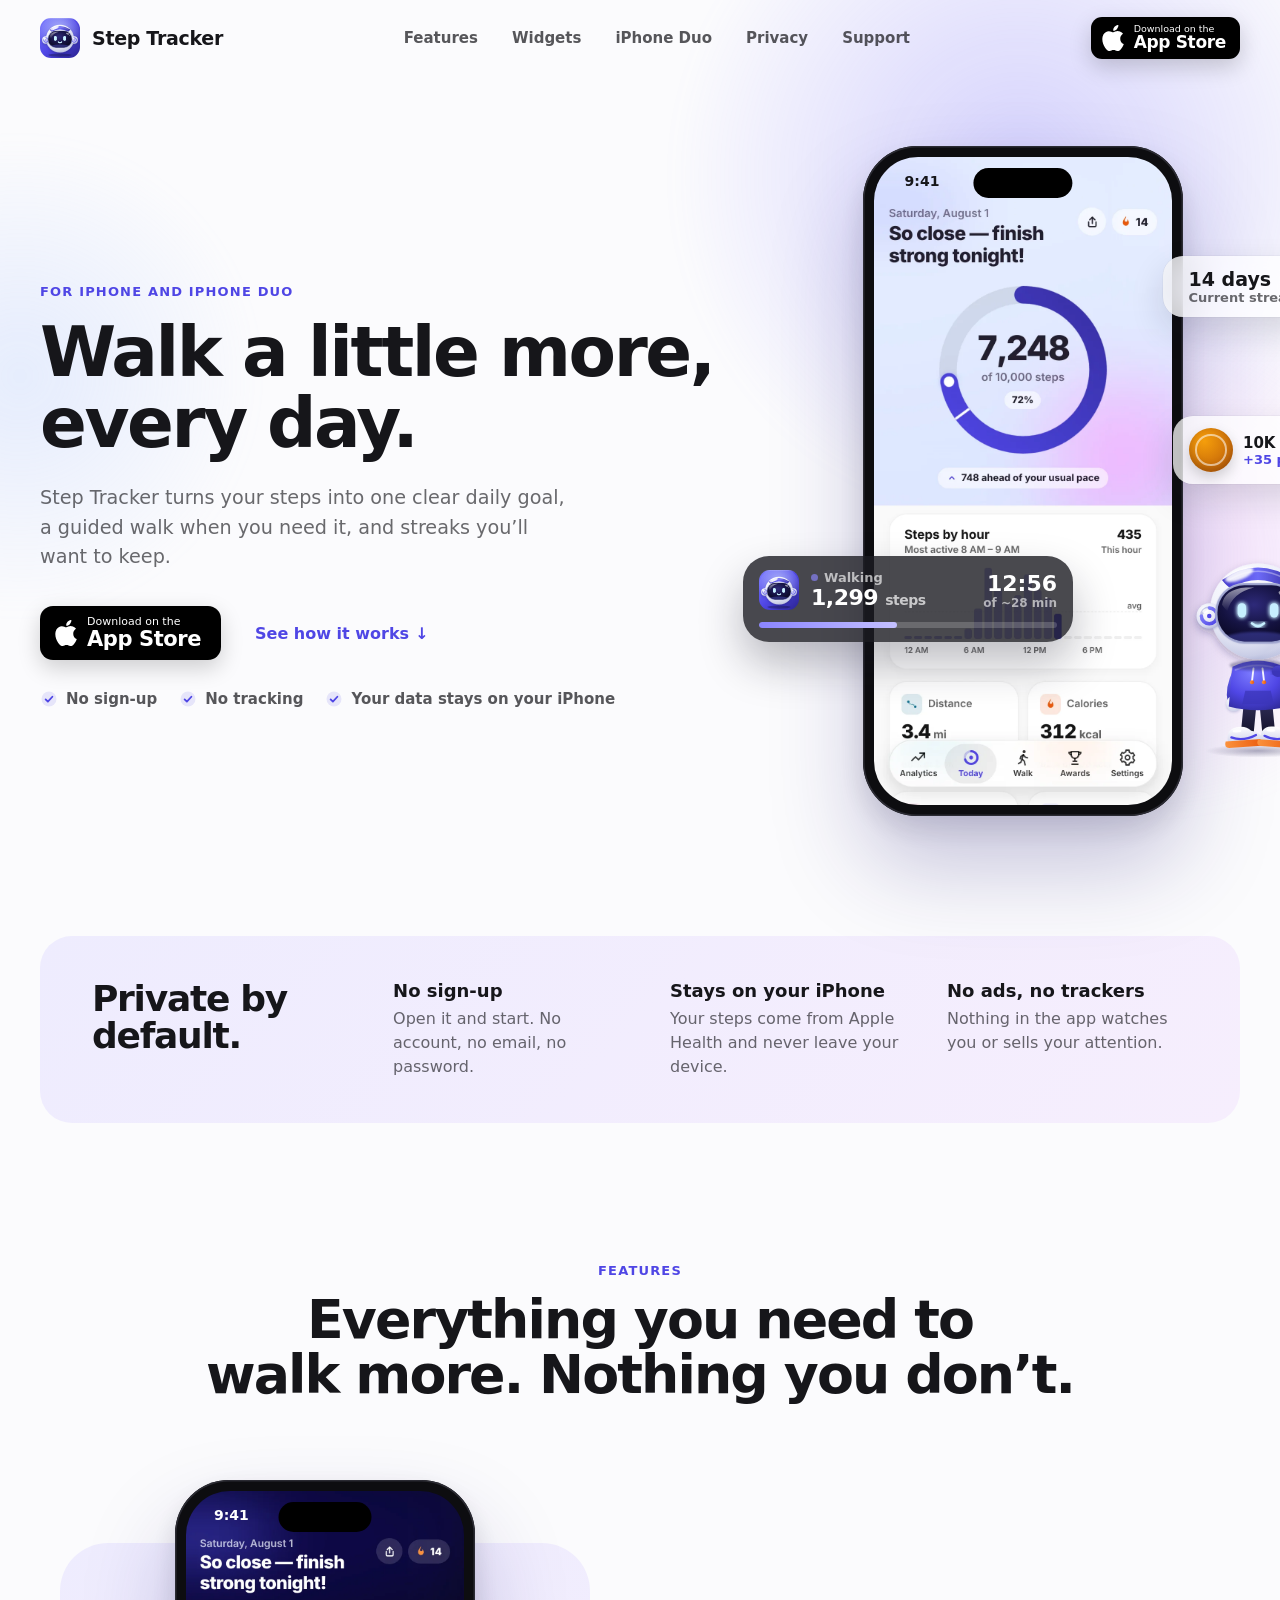
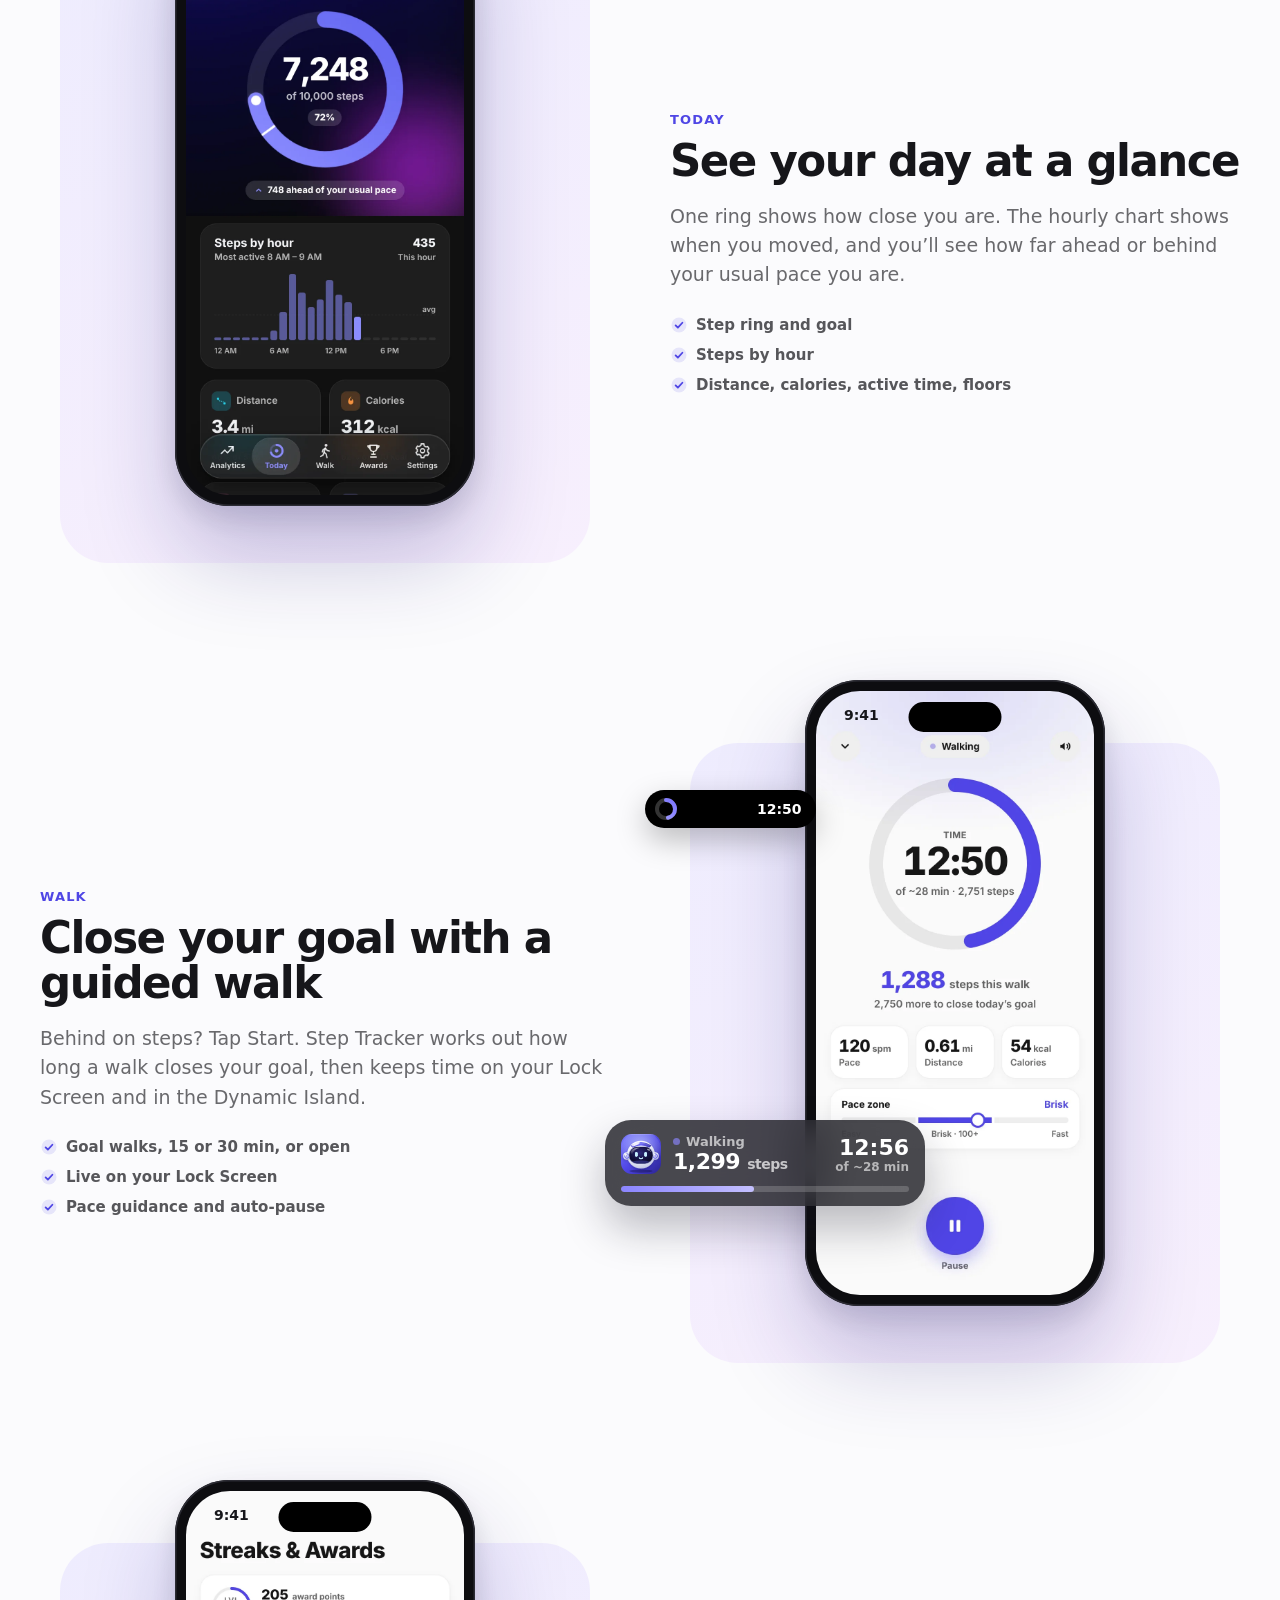
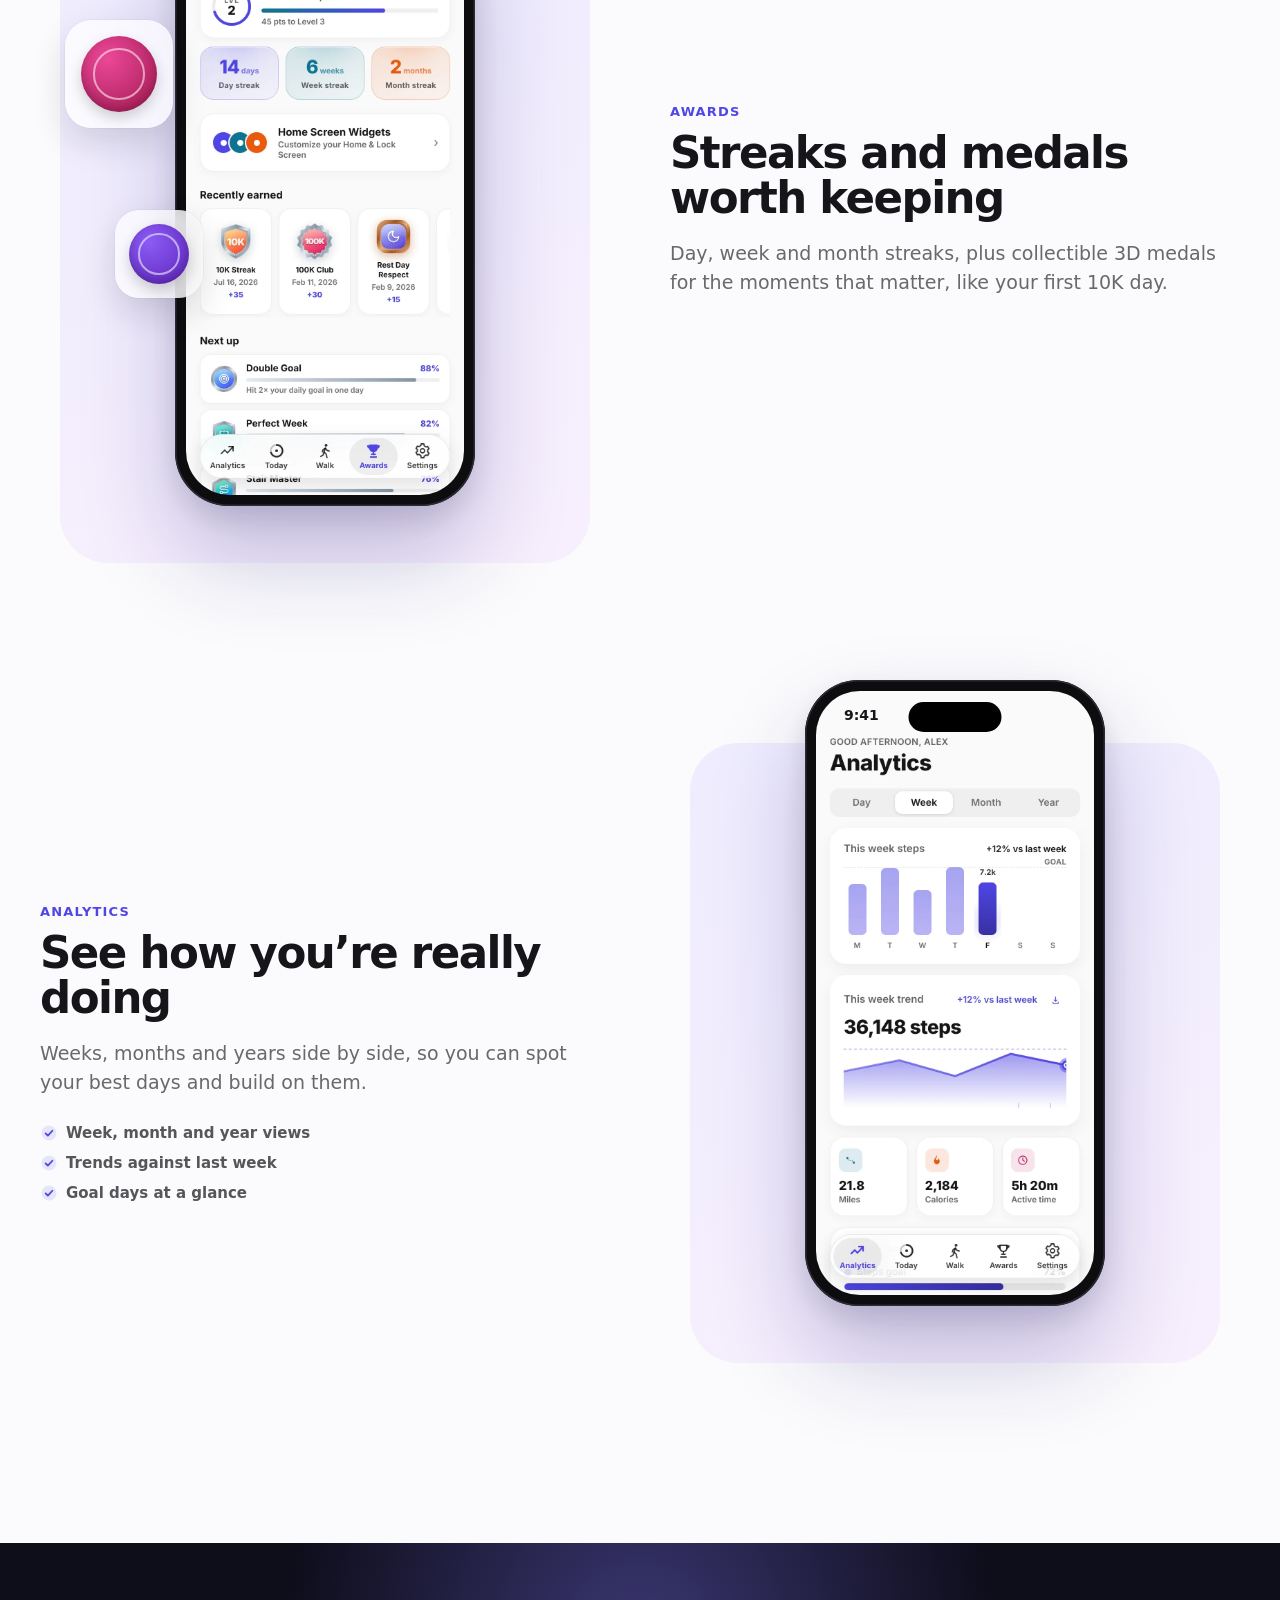
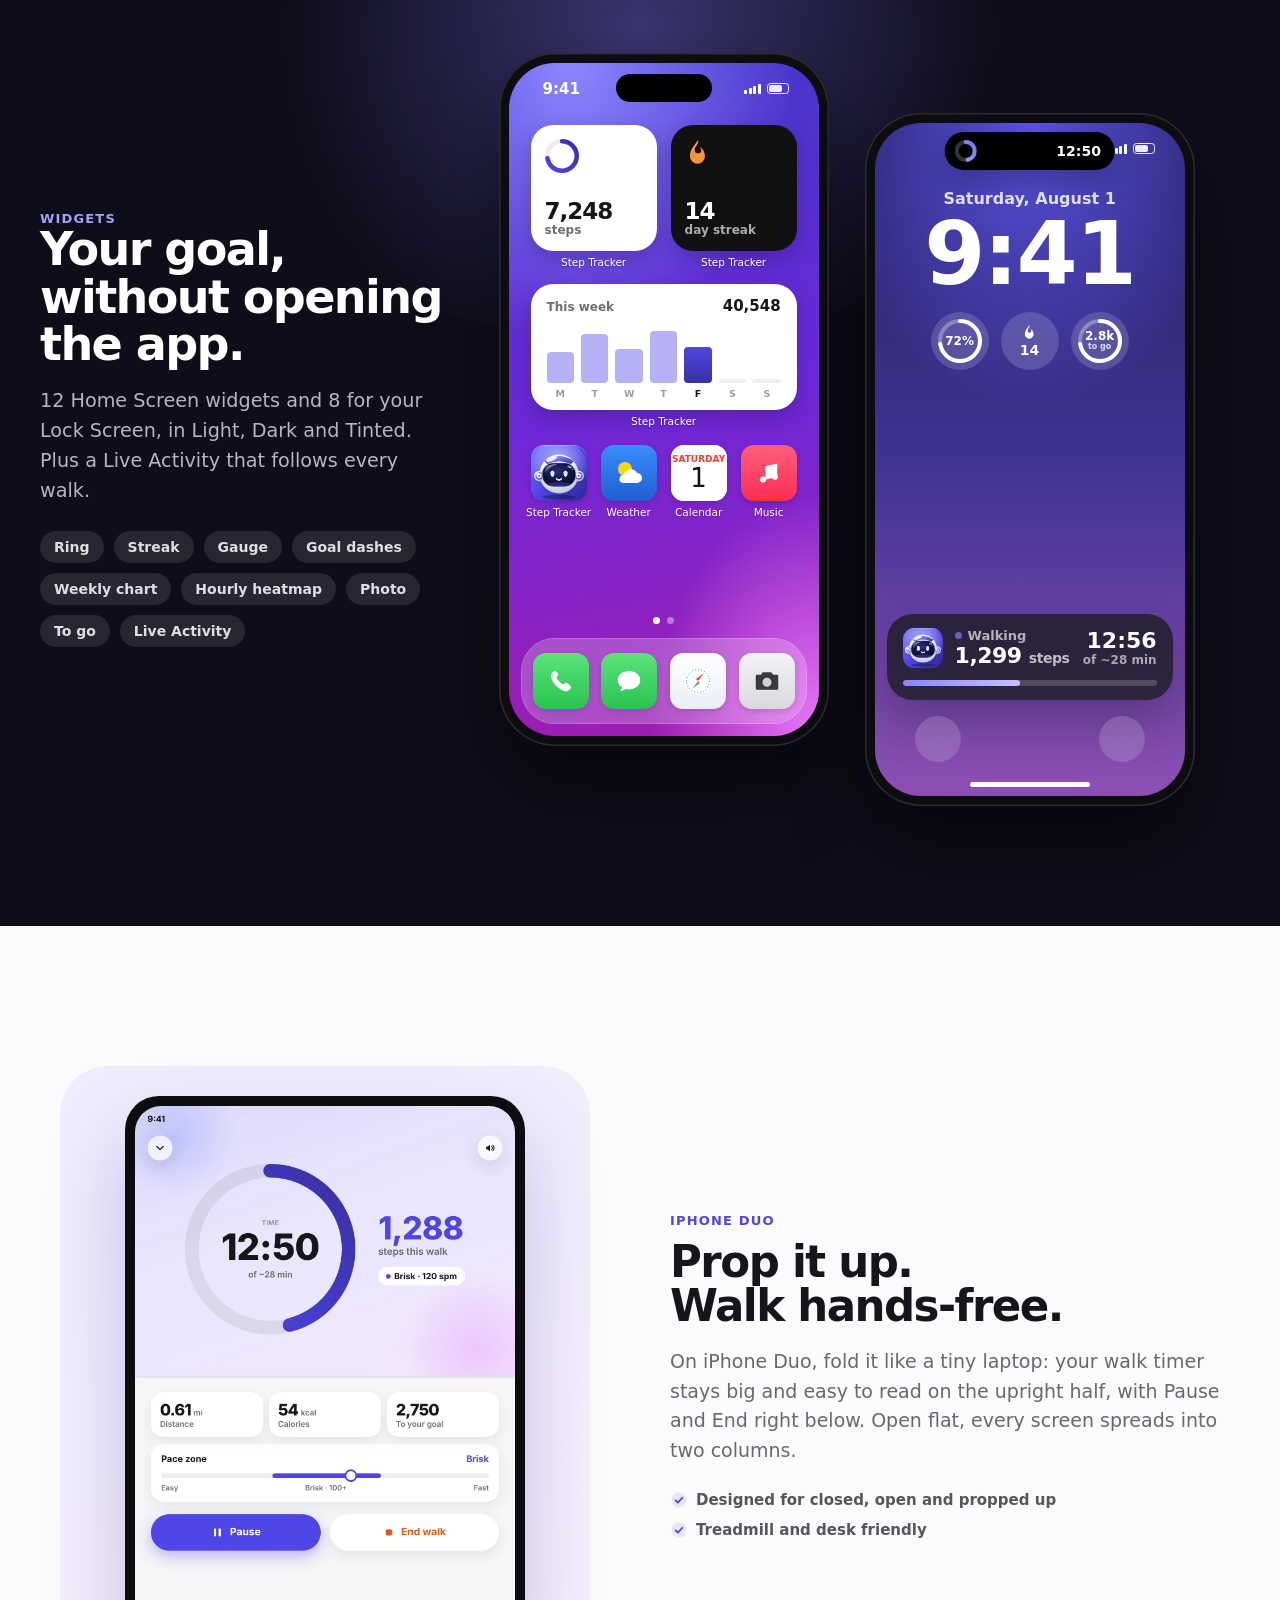
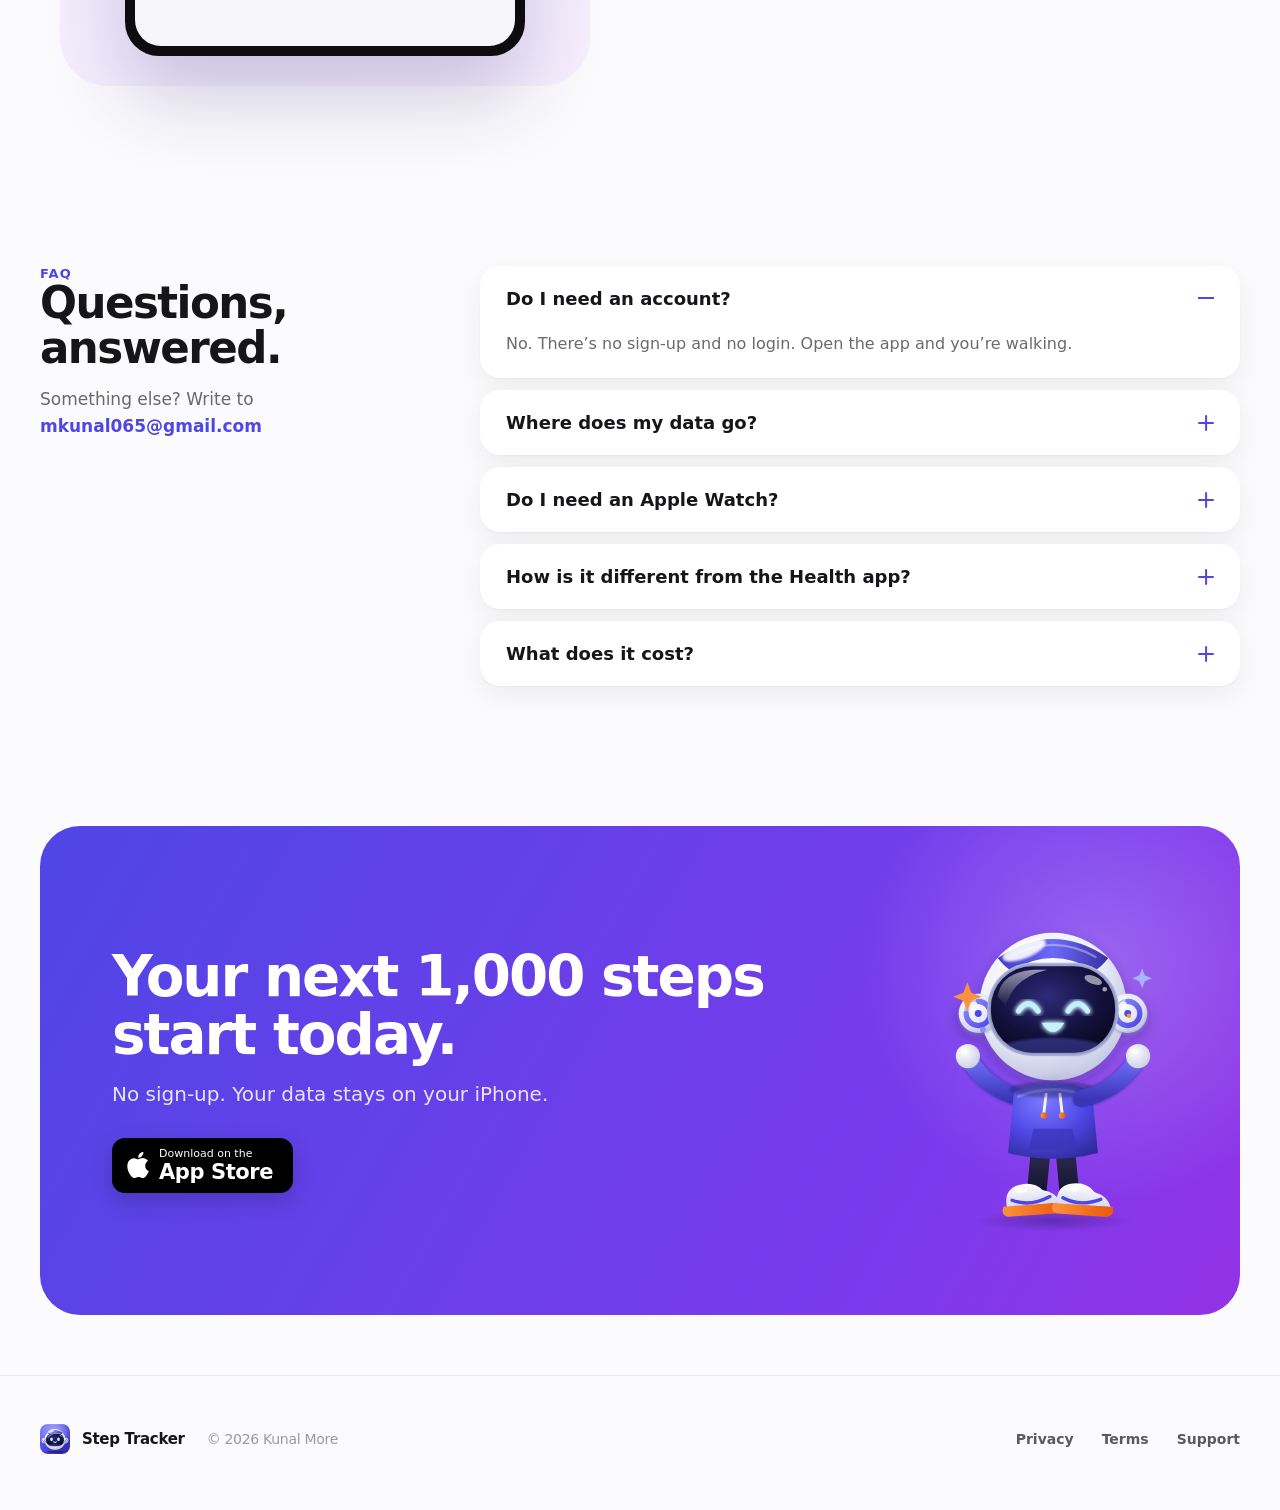
==== commit 28468f6c: "update the website for theme for app" ====
--- a/index.html
+++ b/index.html
@@ -3,17 +3,18 @@
 <head>
 <meta charset="utf-8">
 <meta name="viewport" content="width=device-width, initial-scale=1, viewport-fit=cover">
+<script>/* Opened inside the Step Tracker app (Settings): hide site chrome. */if(/[?&]app=1/.test(location.search))document.documentElement.classList.add('in-app')</script>
 <title>Step Tracker — Walk a little more, every day</title>
 <meta name="description" content="A simple step counter for iPhone: one daily goal, guided walks with Live Activities, streaks, medals and widgets. No sign-up. Your data stays on your iPhone.">
 <meta name="theme-color" content="#FBFBFD">
 <link rel="icon" href="assets/icon.svg" type="image/svg+xml">
 <link rel="apple-touch-icon" href="assets/apple-touch-icon.png">
-<link rel="canonical" href="https://steptracker.example/">
+<link rel="canonical" href="https://kunalvmore.github.io/StepTracker/">
 <meta property="og:type" content="website">
 <meta property="og:title" content="Step Tracker — Walk a little more, every day">
 <meta property="og:description" content="A simple step counter for iPhone: one daily goal, guided walks with Live Activities, streaks, medals and widgets. No sign-up. Your data stays on your iPhone.">
-<meta property="og:image" content="https://steptracker.example/assets/og.png">
-<meta property="og:url" content="https://steptracker.example/">
+<meta property="og:image" content="https://kunalvmore.github.io/StepTracker/assets/og.png">
+<meta property="og:url" content="https://kunalvmore.github.io/StepTracker/">
 <meta name="twitter:card" content="summary_large_image">
 <!-- Smart App Banner: uncomment and add your App Store ID once the app is live.
 <meta name="apple-itunes-app" content="app-id=0000000000">
--- a/styles.css
+++ b/styles.css
@@ -348,3 +348,30 @@
 .chip-row strong span { display: inline; font-size: inherit; color: inherit; font-weight: inherit; }
 .floaty img { max-width: none; }
 .la-icon img { width: 100%; height: 100%; }
+
+/* ---------- inside the app (Settings opens pages with ?app=1) ---------- */
+.in-app .nav, .in-app footer, .in-app .hide-in-app, .in-app .page-head .eyebrow, .in-app .blobs { display: none; }
+.in-app .page-head { padding: 20px 0 8px; }
+.in-app .page-head .h1 { font-size: 34px !important; margin-top: 0 !important; }
+.in-app main { padding-bottom: calc(env(safe-area-inset-bottom) + 120px); }
+.in-app .help-cards { grid-template-columns: 1fr 1fr; }
+@media (max-width: 520px) { .in-app .help-cards { grid-template-columns: 1fr; } }
+.in-app .legal h2:first-child { margin-top: 24px; }
+@media (prefers-color-scheme: dark) {
+  .in-app {
+    color-scheme: dark;
+    --accent: #8B8CFF;
+    --ink: #F5F5F7;
+    --sec: rgba(245, 245, 247, .68);
+    --ter: rgba(245, 245, 247, .45);
+    --bg: #000;
+    --card: #1C1C1E;
+    --soft: linear-gradient(135deg, #1E1B3A, #2A1B36);
+    --shadow: 0 0 0 .5px rgba(255, 255, 255, .08);
+  }
+  .in-app body { background: var(--bg); color: var(--ink); }
+  .in-app .legal p, .in-app .legal li { color: var(--sec); }
+  .in-app .blob { opacity: .45; }
+  .in-app .pills span { background: rgba(255, 255, 255, .08); }
+  .in-app .help .btn { box-shadow: none; }
+}
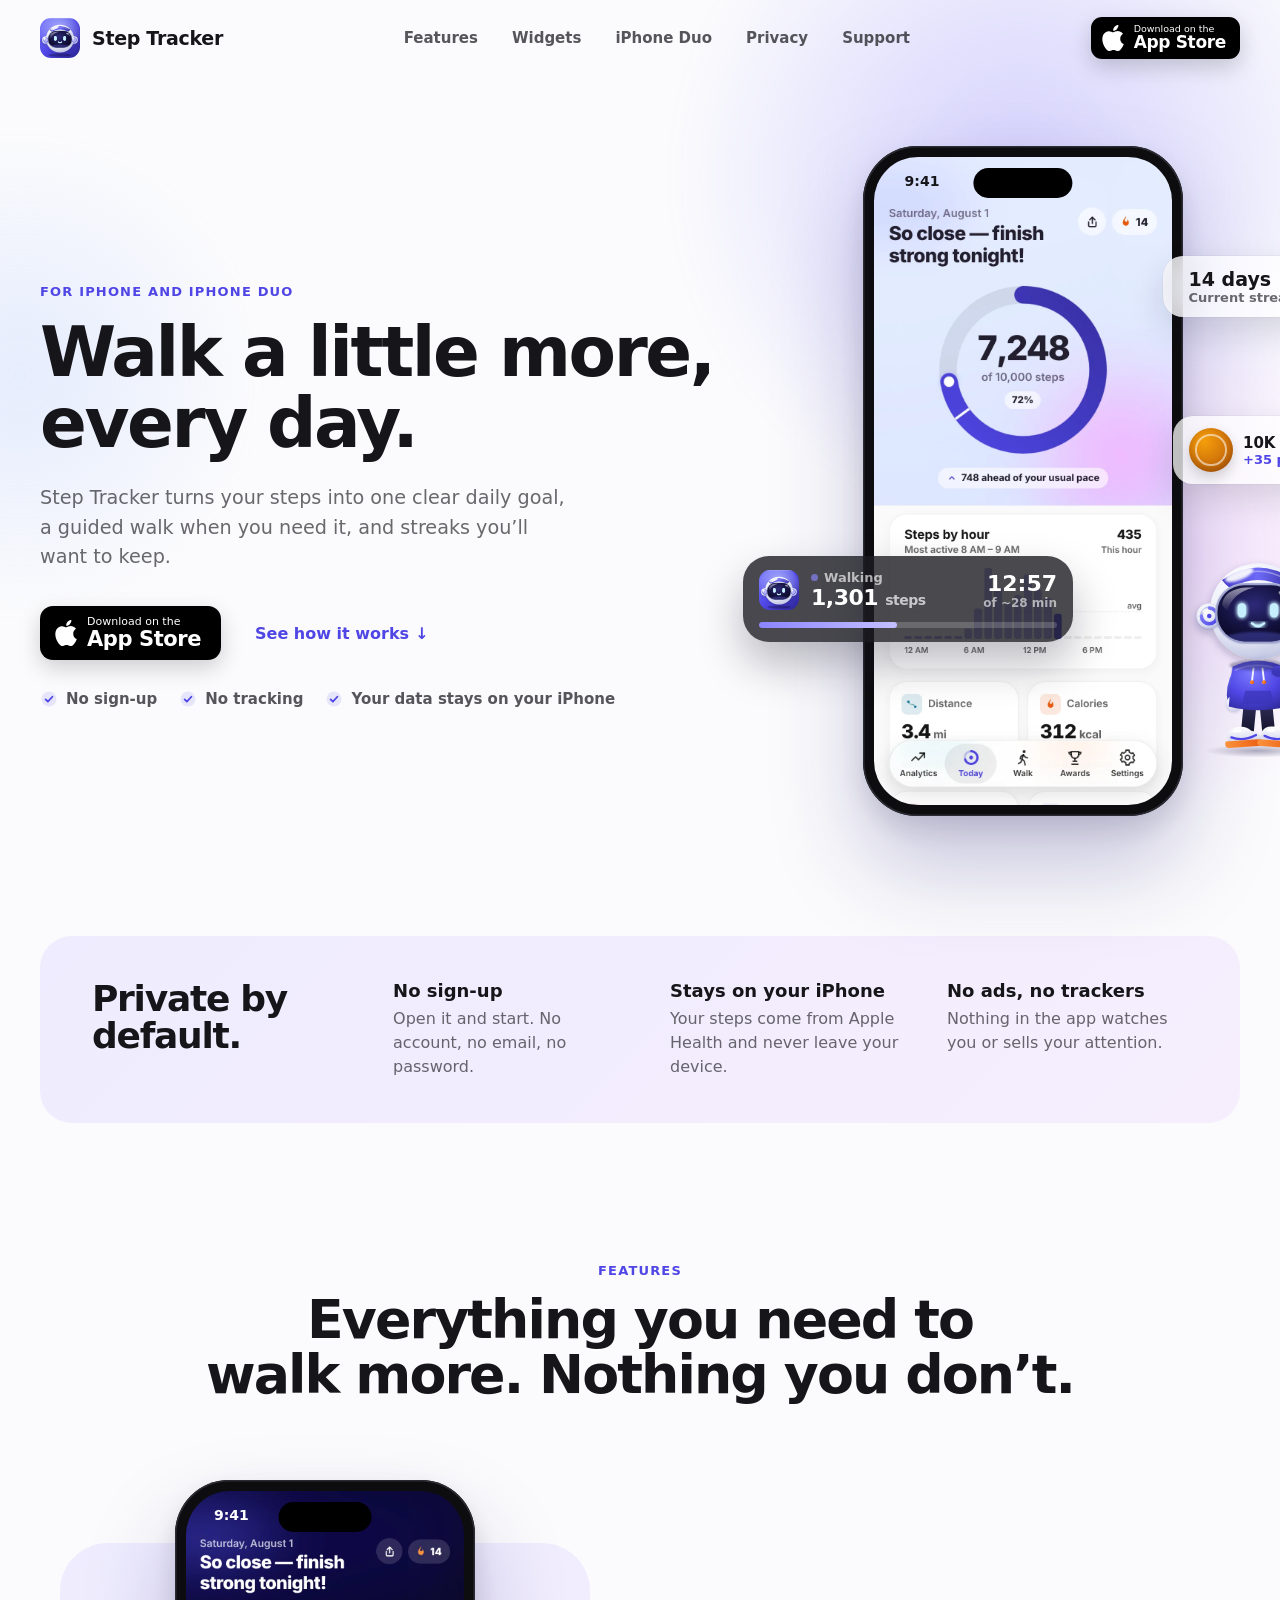
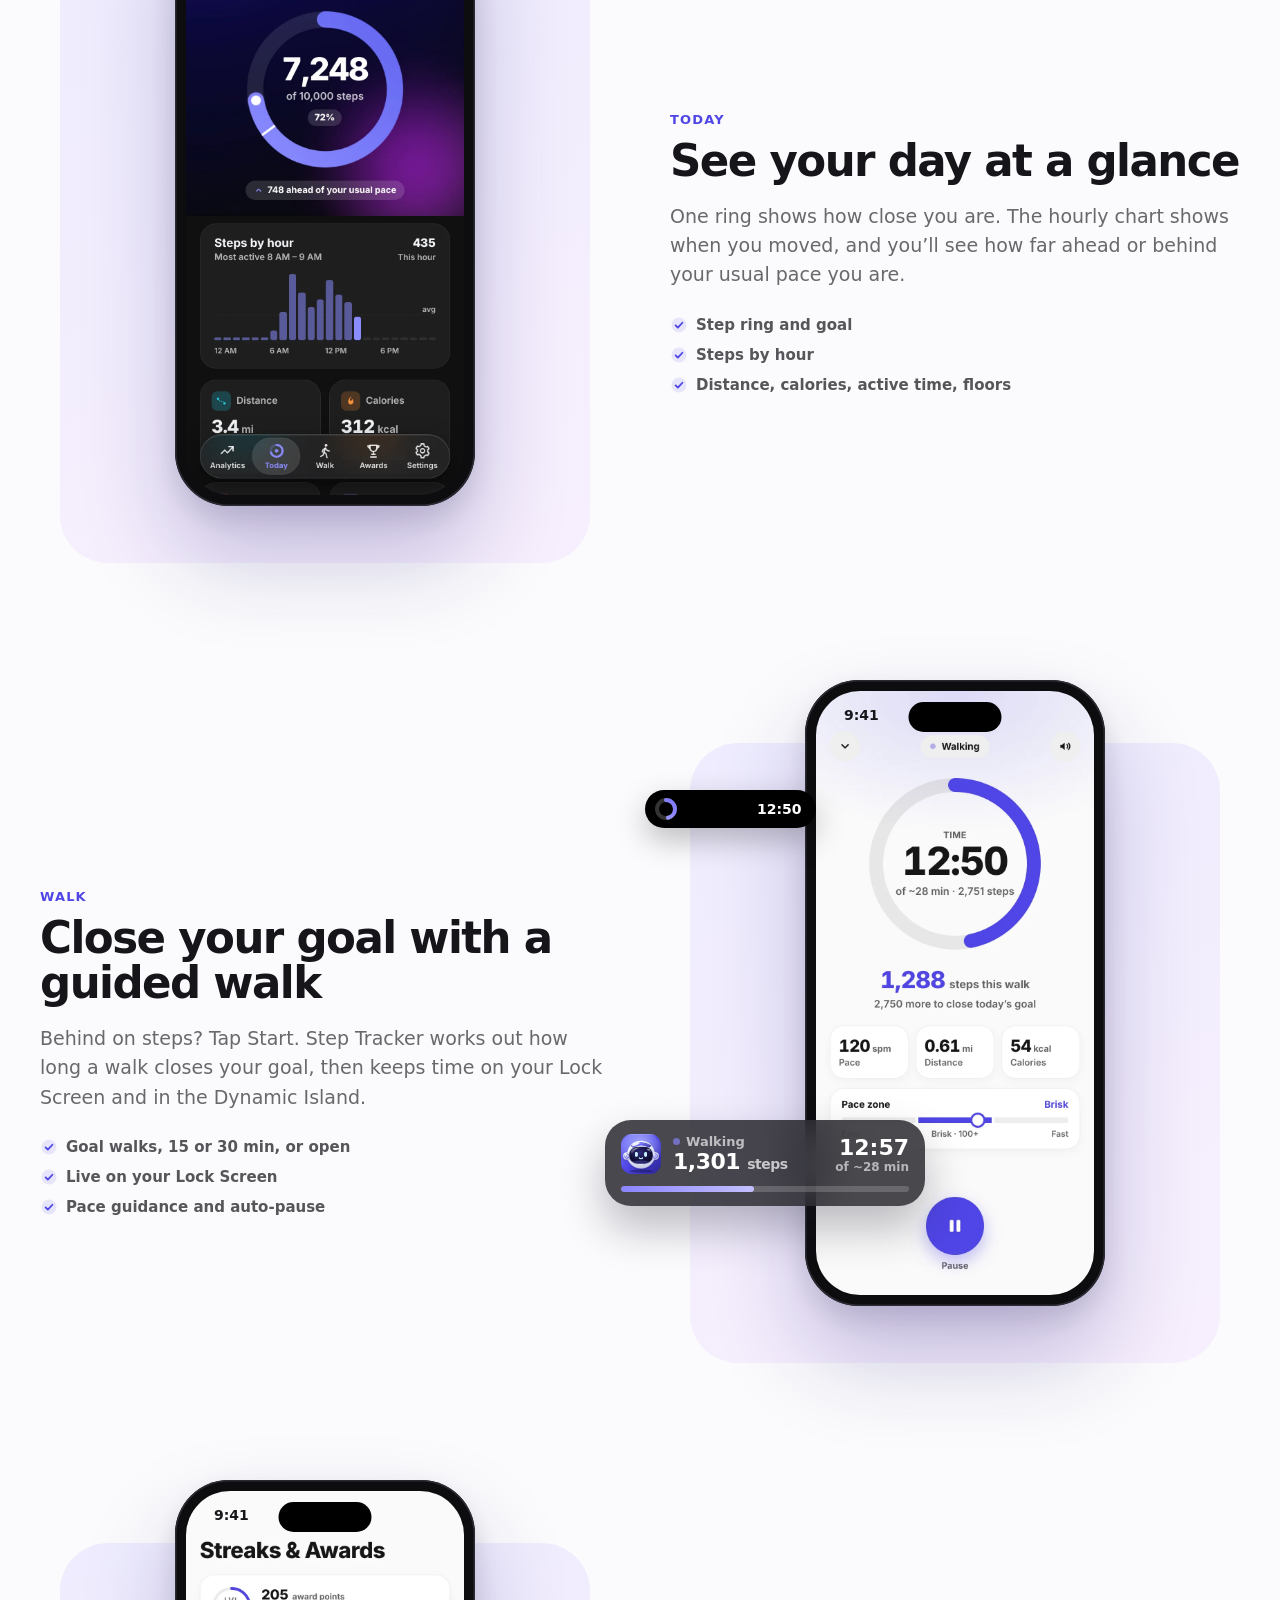
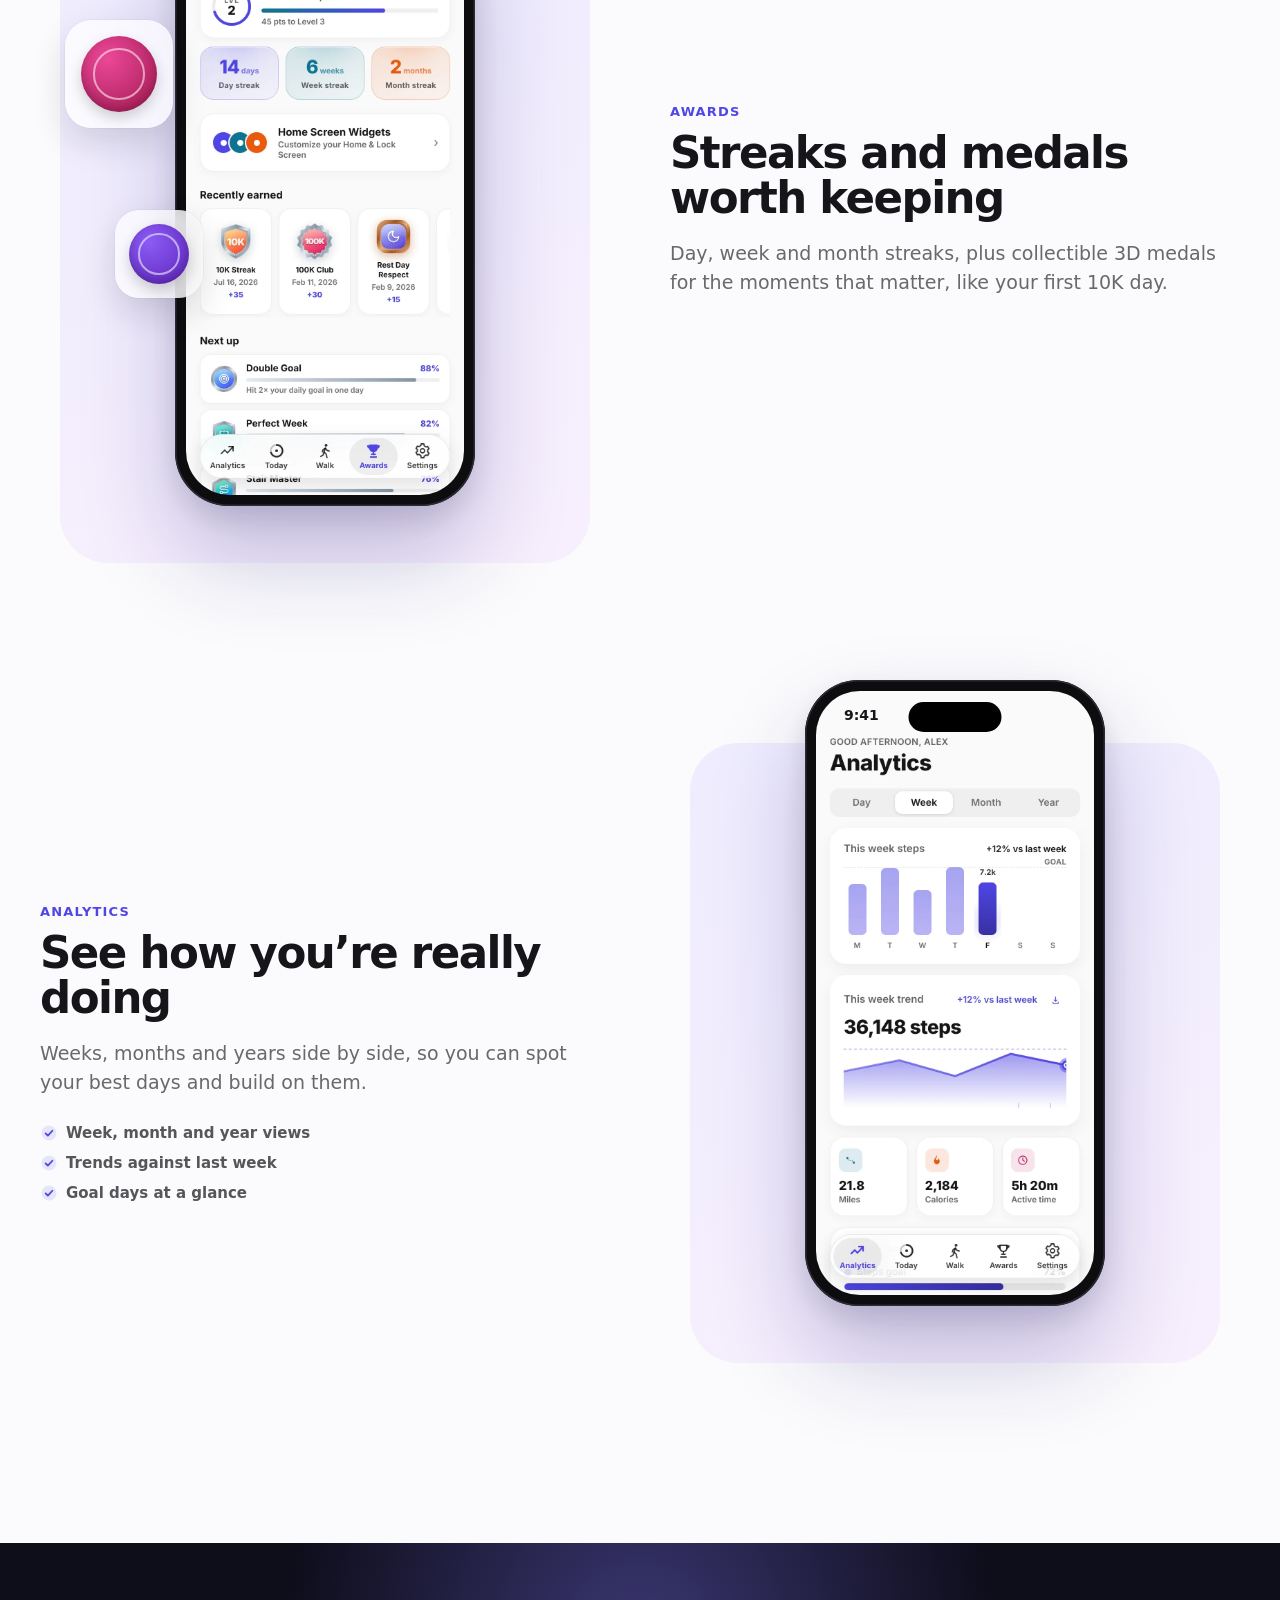
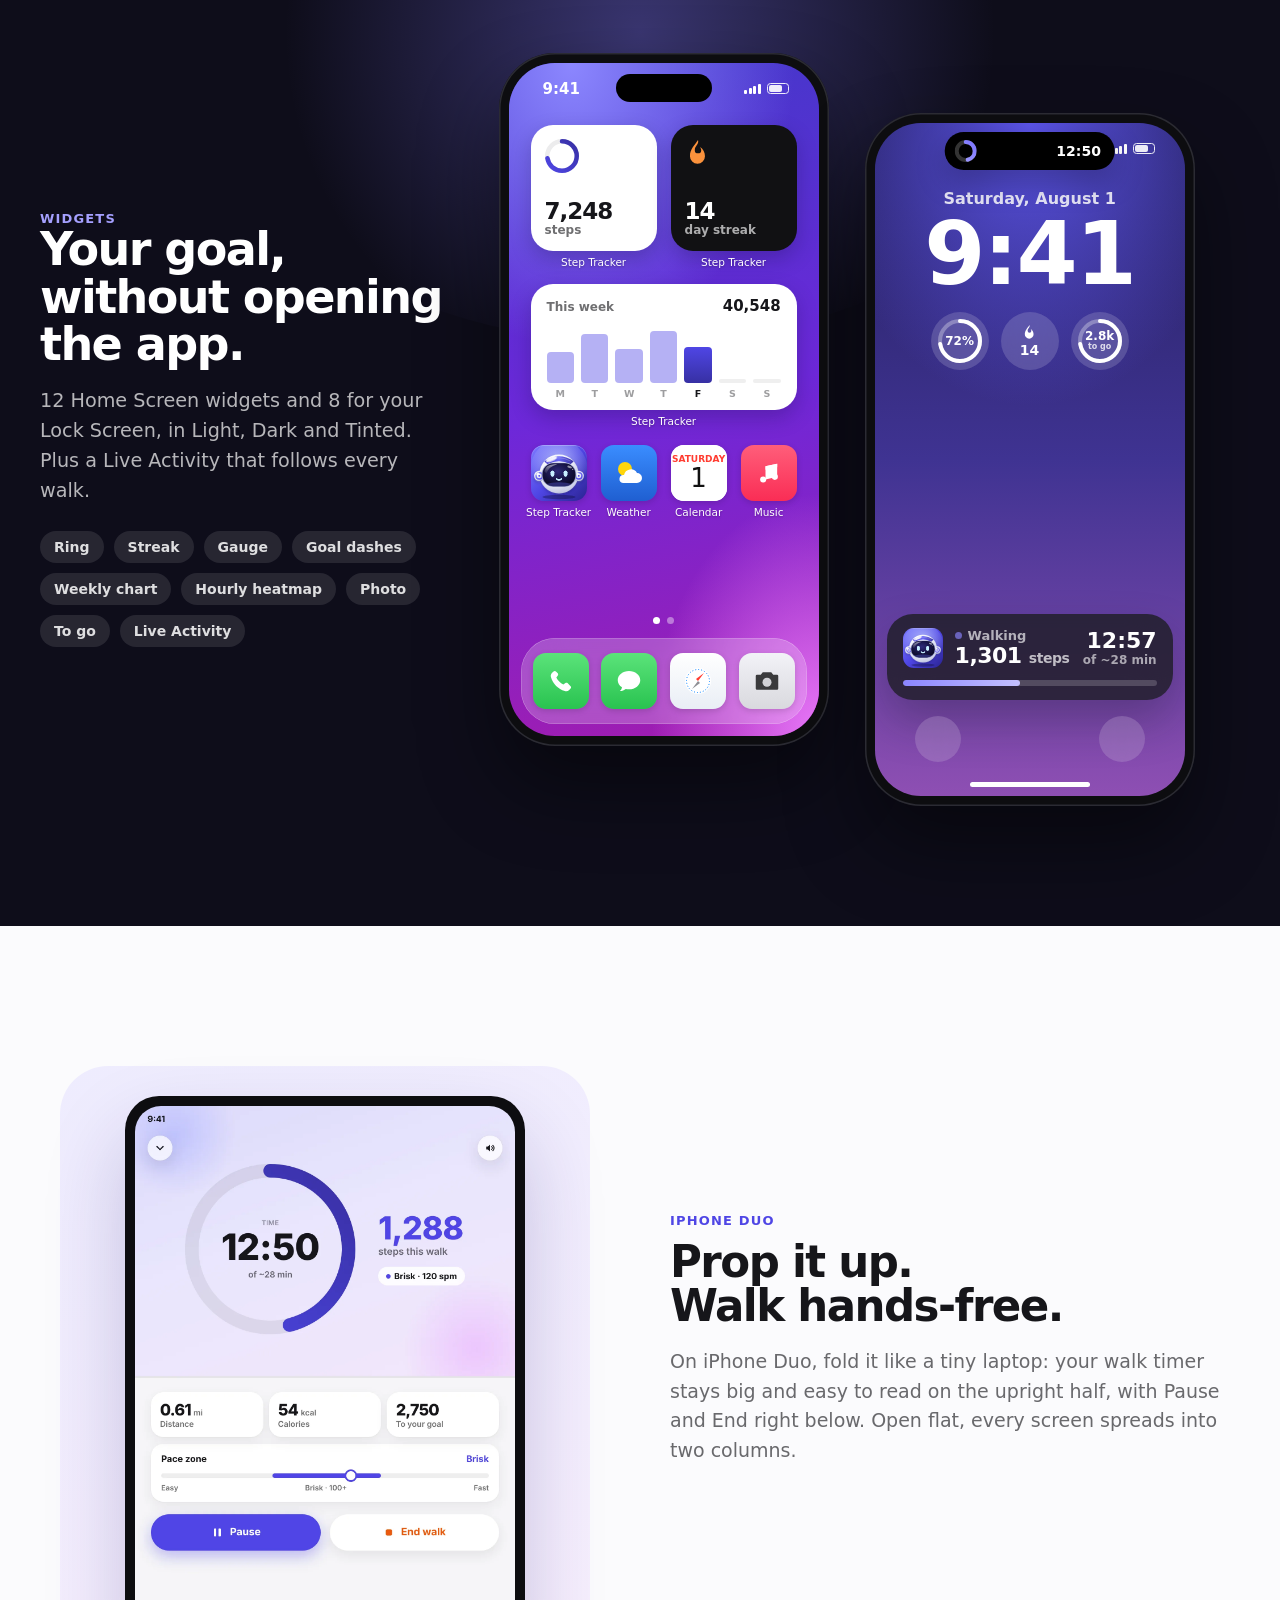
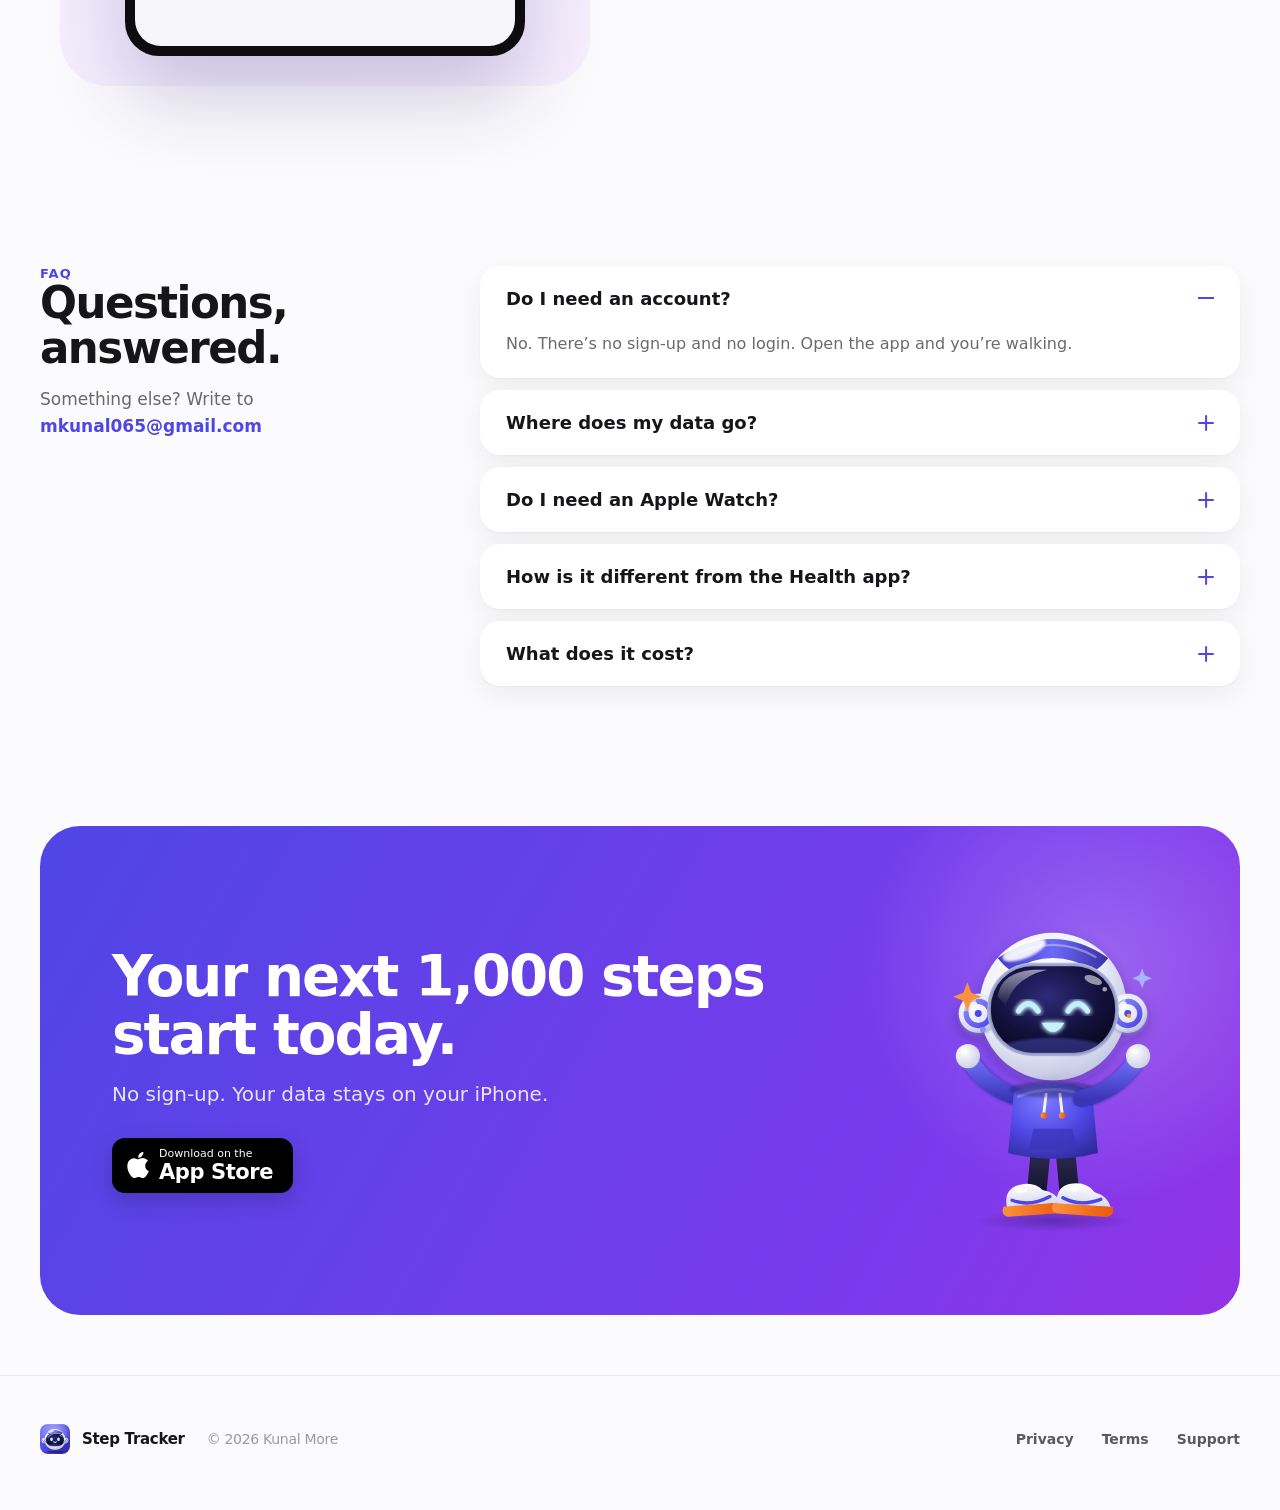
==== commit adef3969: "download app link updated" ====
--- a/index.html
+++ b/index.html
@@ -16,13 +16,11 @@
 <meta property="og:image" content="https://kunalvmore.github.io/StepTracker/assets/og.png">
 <meta property="og:url" content="https://kunalvmore.github.io/StepTracker/">
 <meta name="twitter:card" content="summary_large_image">
-<!-- Smart App Banner: uncomment and add your App Store ID once the app is live.
-<meta name="apple-itunes-app" content="app-id=0000000000">
--->
+<meta name="apple-itunes-app" content="app-id=6837991257">
 <link rel="stylesheet" href="styles.css">
 </head>
 <body>
-<header class="nav"><div class="wrap nav-in"><a class="brand" href="index.html"><img src="assets/icon.svg" alt="">Step Tracker</a><nav class="links" aria-label="Main"><a href="index.html#features">Features</a><a href="index.html#widgets">Widgets</a><a href="index.html#duo">iPhone Duo</a><a href="privacy.html">Privacy</a><a href="support.html">Support</a></nav><a class="badge small" href="#download" aria-label="Download on the App Store"><svg width="22" height="26" viewBox="0 0 17 20" fill="#fff"><path d="M14.1 10.6c0-2.6 2.1-3.8 2.2-3.9-1.2-1.8-3.1-2-3.7-2-1.6-.2-3.1.9-3.9.9-.8 0-2-.9-3.4-.9-1.7 0-3.3 1-4.2 2.6-1.8 3.1-.5 7.7 1.3 10.2.9 1.2 1.9 2.6 3.2 2.6 1.3-.1 1.8-.8 3.3-.8 1.6 0 2 .8 3.4.8 1.4 0 2.3-1.3 3.1-2.5 1-1.4 1.4-2.8 1.4-2.9-.1 0-2.7-1-2.7-4.1zM11.6 3c.7-.9 1.2-2 1-3.1-1 0-2.2.7-2.9 1.5-.6.7-1.2 1.9-1 3 1.1.1 2.2-.6 2.9-1.4z"/></svg><span><small>Download on the</small><b>App Store</b></span></a><button class="menu-btn" aria-label="Menu" aria-expanded="false"><span></span><span></span></button></div></header>
+<header class="nav"><div class="wrap nav-in"><a class="brand" href="index.html"><img src="assets/icon.svg" alt="">Step Tracker</a><nav class="links" aria-label="Main"><a href="index.html#features">Features</a><a href="index.html#widgets">Widgets</a><a href="index.html#duo">iPhone Duo</a><a href="privacy.html">Privacy</a><a href="support.html">Support</a></nav><a class="badge small" href="https://apps.apple.com/app/id6837991257" aria-label="Download on the App Store"><svg width="22" height="26" viewBox="0 0 17 20" fill="#fff"><path d="M14.1 10.6c0-2.6 2.1-3.8 2.2-3.9-1.2-1.8-3.1-2-3.7-2-1.6-.2-3.1.9-3.9.9-.8 0-2-.9-3.4-.9-1.7 0-3.3 1-4.2 2.6-1.8 3.1-.5 7.7 1.3 10.2.9 1.2 1.9 2.6 3.2 2.6 1.3-.1 1.8-.8 3.3-.8 1.6 0 2 .8 3.4.8 1.4 0 2.3-1.3 3.1-2.5 1-1.4 1.4-2.8 1.4-2.9-.1 0-2.7-1-2.7-4.1zM11.6 3c.7-.9 1.2-2 1-3.1-1 0-2.2.7-2.9 1.5-.6.7-1.2 1.9-1 3 1.1.1 2.2-.6 2.9-1.4z"/></svg><span><small>Download on the</small><b>App Store</b></span></a><button class="menu-btn" aria-label="Menu" aria-expanded="false"><span></span><span></span></button></div></header>
 <main>
 <section class="hero"><div class="blobs" aria-hidden="true"><div class="blob b1"></div><div class="blob b2"></div><div class="blob b3"></div></div>
 <div class="wrap hero-grid">
@@ -30,7 +28,7 @@
     <div class="eyebrow load-in" style="--d:.05s">For iPhone and iPhone Duo</div>
     <h1 class="display h1" data-split>Walk a little more,<br>every day.</h1>
     <p class="lead load-in" style="--d:.7s">Step Tracker turns your steps into one clear daily goal, a guided walk when you need it, and streaks you’ll want to keep.</p>
-    <div class="cta load-in" style="--d:.85s"><a class="badge " href="#download" aria-label="Download on the App Store"><svg width="22" height="26" viewBox="0 0 17 20" fill="#fff"><path d="M14.1 10.6c0-2.6 2.1-3.8 2.2-3.9-1.2-1.8-3.1-2-3.7-2-1.6-.2-3.1.9-3.9.9-.8 0-2-.9-3.4-.9-1.7 0-3.3 1-4.2 2.6-1.8 3.1-.5 7.7 1.3 10.2.9 1.2 1.9 2.6 3.2 2.6 1.3-.1 1.8-.8 3.3-.8 1.6 0 2 .8 3.4.8 1.4 0 2.3-1.3 3.1-2.5 1-1.4 1.4-2.8 1.4-2.9-.1 0-2.7-1-2.7-4.1zM11.6 3c.7-.9 1.2-2 1-3.1-1 0-2.2.7-2.9 1.5-.6.7-1.2 1.9-1 3 1.1.1 2.2-.6 2.9-1.4z"/></svg><span><small>Download on the</small><b>App Store</b></span></a><a class="ghost" href="#features">See how it works <i>↓</i></a></div>
+    <div class="cta load-in" style="--d:.85s"><a class="badge " href="https://apps.apple.com/app/id6837991257" aria-label="Download on the App Store"><svg width="22" height="26" viewBox="0 0 17 20" fill="#fff"><path d="M14.1 10.6c0-2.6 2.1-3.8 2.2-3.9-1.2-1.8-3.1-2-3.7-2-1.6-.2-3.1.9-3.9.9-.8 0-2-.9-3.4-.9-1.7 0-3.3 1-4.2 2.6-1.8 3.1-.5 7.7 1.3 10.2.9 1.2 1.9 2.6 3.2 2.6 1.3-.1 1.8-.8 3.3-.8 1.6 0 2 .8 3.4.8 1.4 0 2.3-1.3 3.1-2.5 1-1.4 1.4-2.8 1.4-2.9-.1 0-2.7-1-2.7-4.1zM11.6 3c.7-.9 1.2-2 1-3.1-1 0-2.2.7-2.9 1.5-.6.7-1.2 1.9-1 3 1.1.1 2.2-.6 2.9-1.4z"/></svg><span><small>Download on the</small><b>App Store</b></span></a><a class="ghost" href="#features">See how it works <i>↓</i></a></div>
     <div class="checks load-in" style="--d:1s"><span class="check"><svg width="18" height="18" viewBox="0 0 24 24" fill="none" aria-hidden="true"><circle cx="12" cy="12" r="10" fill="rgba(79,70,229,.12)"/><path d="M7.5 12.5l3 3 6-6.5" stroke="#4F46E5" stroke-width="2.4" stroke-linecap="round" stroke-linejoin="round"/></svg>No sign-up</span><span class="check"><svg width="18" height="18" viewBox="0 0 24 24" fill="none" aria-hidden="true"><circle cx="12" cy="12" r="10" fill="rgba(79,70,229,.12)"/><path d="M7.5 12.5l3 3 6-6.5" stroke="#4F46E5" stroke-width="2.4" stroke-linecap="round" stroke-linejoin="round"/></svg>No tracking</span><span class="check"><svg width="18" height="18" viewBox="0 0 24 24" fill="none" aria-hidden="true"><circle cx="12" cy="12" r="10" fill="rgba(79,70,229,.12)"/><path d="M7.5 12.5l3 3 6-6.5" stroke="#4F46E5" stroke-width="2.4" stroke-linecap="round" stroke-linejoin="round"/></svg>Your data stays on your iPhone</span></div>
   </div>
   <div class="stage" aria-hidden="true">
@@ -98,7 +96,7 @@
 
 <section id="download" class="wrap"><div class="final reveal scale">
   <div style="position:relative;max-width:760px"><h2 class="display h2">Your next 1,000 steps<br>start today.</h2>
-    <p>No sign-up. Your data stays on your iPhone.</p><a class="badge " href="#download" aria-label="Download on the App Store"><svg width="22" height="26" viewBox="0 0 17 20" fill="#fff"><path d="M14.1 10.6c0-2.6 2.1-3.8 2.2-3.9-1.2-1.8-3.1-2-3.7-2-1.6-.2-3.1.9-3.9.9-.8 0-2-.9-3.4-.9-1.7 0-3.3 1-4.2 2.6-1.8 3.1-.5 7.7 1.3 10.2.9 1.2 1.9 2.6 3.2 2.6 1.3-.1 1.8-.8 3.3-.8 1.6 0 2 .8 3.4.8 1.4 0 2.3-1.3 3.1-2.5 1-1.4 1.4-2.8 1.4-2.9-.1 0-2.7-1-2.7-4.1zM11.6 3c.7-.9 1.2-2 1-3.1-1 0-2.2.7-2.9 1.5-.6.7-1.2 1.9-1 3 1.1.1 2.2-.6 2.9-1.4z"/></svg><span><small>Download on the</small><b>App Store</b></span></a></div>
+    <p>No sign-up. Your data stays on your iPhone.</p><a class="badge " href="https://apps.apple.com/app/id6837991257" aria-label="Download on the App Store"><svg width="22" height="26" viewBox="0 0 17 20" fill="#fff"><path d="M14.1 10.6c0-2.6 2.1-3.8 2.2-3.9-1.2-1.8-3.1-2-3.7-2-1.6-.2-3.1.9-3.9.9-.8 0-2-.9-3.4-.9-1.7 0-3.3 1-4.2 2.6-1.8 3.1-.5 7.7 1.3 10.2.9 1.2 1.9 2.6 3.2 2.6 1.3-.1 1.8-.8 3.3-.8 1.6 0 2 .8 3.4.8 1.4 0 2.3-1.3 3.1-2.5 1-1.4 1.4-2.8 1.4-2.9-.1 0-2.7-1-2.7-4.1zM11.6 3c.7-.9 1.2-2 1-3.1-1 0-2.2.7-2.9 1.5-.6.7-1.2 1.9-1 3 1.1.1 2.2-.6 2.9-1.4z"/></svg><span><small>Download on the</small><b>App Store</b></span></a></div>
   <div class="mascot"><span class="sparkle" style="left:10px;top:30px"></span><span class="sparkle" style="right:0;top:0;animation-delay:1s"></span><span class="sparkle" style="right:30px;bottom:60px;animation-delay:2s"></span>
     <img src="assets/pace-goal.svg" width="230" height="328" alt="Pace, the Step Tracker mascot, celebrating"></div>
 </div></section>
